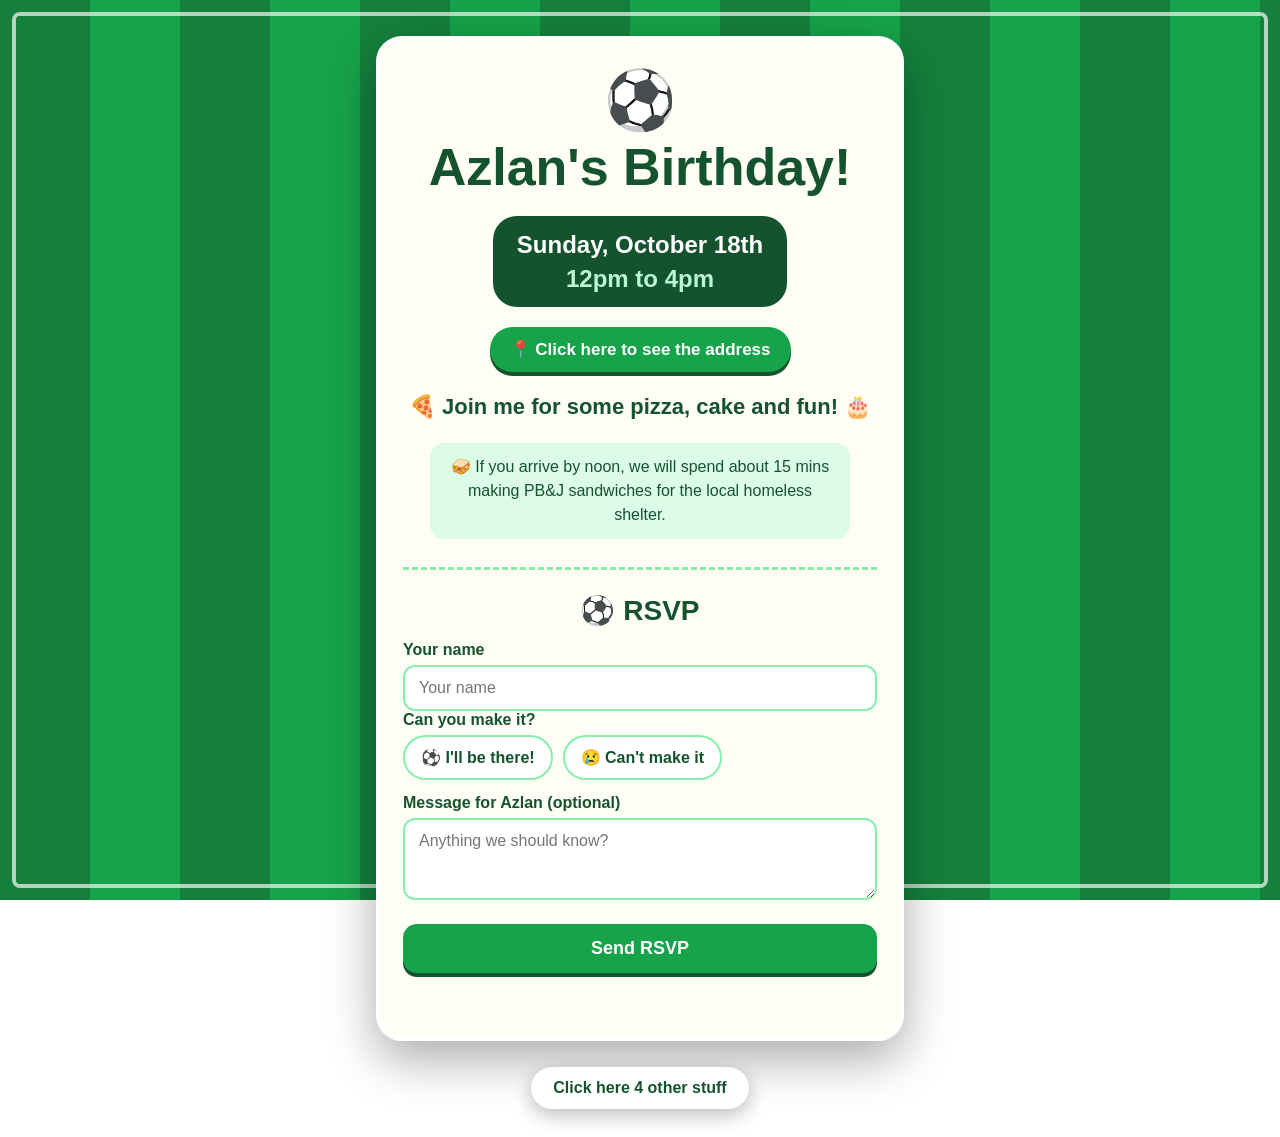
==== index.html @ 28e98ed9 "Update index.html undo 'otherstuff' change (index.html mix up)" ====
<!DOCTYPE html>
<html lang="en">
<head>
  <meta charset="UTF-8">
  <meta name="viewport" content="width=device-width, initial-scale=1.0">
  <title>Azlan's Birthday!</title>
  <link rel="stylesheet" href="invite.css?v=6">
</head>
<body>

  <main class="wrap">
    <section class="invite">
      <div class="ball" aria-hidden="true">⚽</div>

      <h1>Azlan's Birthday!</h1>

      <p class="when">
        <span>Sunday, October 18th</span>
        <span class="time">12pm to 4pm</span>
      </p>

      <div class="where">
        <button id="addressBtn" class="address-btn" type="button">📍 Click here to see the address</button>

        <form id="addressForm" class="address-form" hidden>
          <label for="addressAnswer">What is our 5th grade teacher's first name?</label>
          <div class="address-row">
            <input id="addressAnswer" type="text" maxlength="40" autocomplete="off">
            <button class="address-check" type="submit">Check</button>
          </div>
          <p id="addressStatus" class="form-status" aria-live="polite"></p>
        </form>

        <p id="addressReveal" class="address-reveal" aria-live="polite" hidden></p>
      </div>

      <p class="tagline">🍕 Join me for some pizza, cake and fun! 🎂</p>
      <p class="note">🥪 If you arrive by noon, we will spend about 15 mins making PB&amp;J sandwiches for the local homeless shelter.</p>

      <div class="rsvp">
        <h2>⚽ RSVP</h2>

        <form id="rsvpForm" novalidate>
          <label for="rsvpName">Your name</label>
          <input id="rsvpName" type="text" maxlength="40" required
            placeholder="Your name" autocomplete="name">

          <fieldset class="choices">
            <legend>Can you make it?</legend>
            <label class="choice">
              <input type="radio" name="attending" value="yes" required>
              <span>⚽ I'll be there!</span>
            </label>
            <label class="choice">
              <input type="radio" name="attending" value="no">
              <span>😢 Can't make it</span>
            </label>
          </fieldset>

          <div id="guestsRow" hidden>
            <label for="rsvpGuests">How many people are coming (including you)?</label>
            <select id="rsvpGuests">
              <option>1</option><option>2</option><option>3</option>
              <option>4</option><option>5</option><option>6</option>
              <option>7</option><option>8</option><option>9</option>
              <option>10</option>
            </select>

            <label class="allergy" for="rsvpPeanut">
              <input id="rsvpPeanut" type="checkbox">
              <span>🥜 Allergic to peanuts (me or someone coming with me)</span>
            </label>
          </div>

          <label for="rsvpNote">Message for Azlan (optional)</label>
          <textarea id="rsvpNote" maxlength="200" rows="3"
            placeholder="Anything we should know?"></textarea>

          <!-- Spam trap: real people never see or fill this in -->
          <input id="rsvpWebsite" class="trap" type="text" tabindex="-1"
            autocomplete="off" aria-hidden="true">

          <button id="rsvpSubmit" class="rsvp-btn" type="submit">Send RSVP</button>
          <p id="rsvpStatus" class="form-status" aria-live="polite"></p>
        </form>
      </div>
    </section>

    <p class="more"><a href="game.html">Click here 4 other stuff</a></p>
  </main>

  <script src="config.js?v=1"></script>
  <script src="invite.js?v=3"></script>
</body>
</html>
---- invite.css ----
* {
  box-sizing: border-box;
}

/* ⚽ SOCCER PITCH BACKGROUND */
body {
  margin: 0;
  min-height: 100vh;
  font-family: "Trebuchet MS", Arial, sans-serif;
  color: #14532d;
  text-align: center;
  background: repeating-linear-gradient(
    90deg, #15803d 0 90px, #16a34a 90px 180px
  );
  background-attachment: fixed;
}

/* Touchline around the edge of the pitch */
body::before {
  content: "";
  position: fixed;
  inset: 12px;
  border: 4px solid #ffffffaa;
  border-radius: 8px;
  pointer-events: none;
}

/* Centre circle */
body::after {
  content: "";
  position: fixed;
  top: 50%;
  left: 50%;
  width: 300px;
  height: 300px;
  margin: -150px 0 0 -150px;
  border: 4px solid #ffffff55;
  border-radius: 50%;
  pointer-events: none;
}

.wrap {
  position: relative;
  z-index: 1;
  max-width: 560px;
  margin: 0 auto;
  padding: 36px 16px 28px;
}

/* 🎟️ INVITATION CARD */
.invite {
  padding: 30px 22px 28px;
  background: #fffef5;
  border: 5px solid #ffffff;
  border-radius: 26px;
  box-shadow: 0 18px 50px #00000055;
}

.ball {
  display: inline-block;
  font-size: 58px;
  line-height: 1;
  animation: kick 1.6s ease-in-out infinite;
}

@keyframes kick {
  0%, 100% { transform: translateY(0) rotate(0); }
  50% { transform: translateY(-16px) rotate(180deg); }
}

.invite h1 {
  margin: 10px 0 20px;
  font-size: clamp(34px, 9vw, 52px);
  line-height: 1.1;
  color: #14532d;
}

.when {
  display: inline-block;
  margin: 0;
  padding: 12px 24px;
  border-radius: 24px;
  background: #14532d;
  color: #ffffff;
  font-size: clamp(18px, 4.6vw, 24px);
  font-weight: bold;
  line-height: 1.4;
}

.when span {
  display: block;
}

.when .time {
  color: #bbf7d0;
}

.tagline {
  margin: 20px 0 0;
  font-size: clamp(18px, 4.6vw, 22px);
  font-weight: bold;
  line-height: 1.4;
}

.note {
  max-width: 420px;
  margin: 20px auto 0;
  padding: 12px 16px;
  border-radius: 14px;
  background: #dcfce7;
  font-size: 16px;
  line-height: 1.5;
}

.where {
  margin: 20px 0 0;
  font-size: clamp(18px, 4.6vw, 22px);
  font-weight: bold;
}

/* 📍 ADDRESS QUIZ */
.address-btn,
.address-check {
  padding: 12px 20px;
  border: none;
  border-radius: 999px;
  background: #16a34a;
  color: #ffffff;
  font-family: inherit;
  font-size: 17px;
  font-weight: bold;
  cursor: pointer;
  box-shadow: 0 4px 0 #14532d;
  transition: transform 0.1s ease, box-shadow 0.1s ease;
}

.address-btn:hover,
.address-check:hover {
  background: #15803d;
}

.address-btn:active,
.address-check:active {
  transform: translateY(3px);
  box-shadow: 0 1px 0 #14532d;
}

.address-btn:focus-visible,
.address-check:focus-visible {
  outline: 3px solid #facc15;
  outline-offset: 3px;
}

.address-form {
  max-width: 420px;
  margin: 0 auto;
}

.address-form label {
  display: block;
  margin-bottom: 8px;
  font-size: 18px;
}

.address-row {
  display: flex;
  gap: 10px;
}

.address-row input {
  flex: 1;
  min-width: 0;
  padding: 12px 14px;
  border: 2px solid #86efac;
  border-radius: 12px;
  background: #ffffff;
  color: #14532d;
  font-family: inherit;
  font-size: 16px;
}

.address-row input:focus-visible {
  outline: 3px solid #facc15;
  outline-offset: 2px;
}

.address-reveal {
  margin: 0;
  padding: 14px 16px;
  border-radius: 16px;
  background: #dcfce7;
  font-size: clamp(18px, 4.6vw, 21px);
  line-height: 1.5;
}

/* 📝 RSVP FORM */
.rsvp {
  margin-top: 28px;
  padding-top: 24px;
  border-top: 3px dashed #86efac;
  text-align: left;
}

.rsvp h2 {
  margin: 0 0 14px;
  text-align: center;
  font-size: 28px;
}

.rsvp label,
.rsvp legend {
  display: block;
  margin: 14px 0 6px;
  padding: 0;
  font-weight: bold;
}

.rsvp input[type="text"],
.rsvp select,
.rsvp textarea {
  width: 100%;
  padding: 12px 14px;
  border: 2px solid #86efac;
  border-radius: 12px;
  background: #ffffff;
  color: #14532d;
  font-family: inherit;
  font-size: 16px;
}

.rsvp textarea {
  resize: vertical;
}

.rsvp input:focus-visible,
.rsvp select:focus-visible,
.rsvp textarea:focus-visible {
  outline: 3px solid #facc15;
  outline-offset: 2px;
}

.choices {
  margin: 0;
  padding: 0;
  border: none;
  display: flex;
  flex-wrap: wrap;
  gap: 10px;
}

.choices legend {
  width: 100%;
}

.choice {
  position: relative;
  margin: 0 !important;
}

.choice input {
  position: absolute;
  opacity: 0;
  inset: 0;
}

.choice span {
  display: inline-block;
  padding: 11px 16px;
  border: 2px solid #86efac;
  border-radius: 999px;
  background: #ffffff;
  font-weight: bold;
  cursor: pointer;
  transition: background 0.15s ease, color 0.15s ease;
}

.choice input:checked + span {
  border-color: #14532d;
  background: #14532d;
  color: #ffffff;
}

.choice input:focus-visible + span {
  outline: 3px solid #facc15;
  outline-offset: 2px;
}

/* Hidden spam trap, kept out of sight but still in the page */
.trap {
  position: absolute;
  left: -9999px;
  width: 1px;
  height: 1px;
  opacity: 0;
}

.rsvp-btn {
  display: block;
  width: 100%;
  margin-top: 20px;
  padding: 14px;
  border: none;
  border-radius: 14px;
  background: #16a34a;
  color: #ffffff;
  font-family: inherit;
  font-size: 18px;
  font-weight: bold;
  cursor: pointer;
  box-shadow: 0 4px 0 #14532d;
  transition: transform 0.1s ease, box-shadow 0.1s ease;
}

.rsvp-btn:hover {
  background: #15803d;
}

.rsvp-btn:active {
  transform: translateY(3px);
  box-shadow: 0 1px 0 #14532d;
}

.rsvp-btn:disabled {
  opacity: 0.6;
  cursor: wait;
}

.rsvp-btn:focus-visible {
  outline: 3px solid #facc15;
  outline-offset: 3px;
}

.form-status {
  min-height: 1.4em;
  margin: 12px 0 0;
  text-align: center;
  font-weight: bold;
}

.form-status.error {
  color: #b91c1c;
}

.thanks {
  margin: 10px 0 0;
  text-align: center;
  font-size: 22px;
  font-weight: bold;
  line-height: 1.4;
}

.rsvp .allergy {
  display: flex;
  align-items: center;
  gap: 10px;
  margin-top: 16px;
  cursor: pointer;
}

.allergy input {
  flex: none;
  width: 22px;
  height: 22px;
  margin: 0;
  accent-color: #16a34a;
  cursor: pointer;
}

.allergy input:focus-visible {
  outline: 3px solid #facc15;
  outline-offset: 2px;
}

/* 🔗 LINK TO THE OTHER PAGE */
.more {
  margin: 26px 0 0;
}

.more a {
  display: inline-block;
  padding: 12px 22px;
  border-radius: 999px;
  background: #ffffff;
  color: #14532d;
  font-weight: bold;
  text-decoration: none;
  box-shadow: 0 6px 20px #00000044;
}

.more a:hover {
  background: #fef9c3;
  text-decoration: underline;
}

.more a:focus-visible {
  outline: 3px solid #facc15;
  outline-offset: 3px;
}

@media (max-width: 480px) {
  .invite {
    padding: 24px 16px;
  }

  body::after {
    width: 220px;
    height: 220px;
    margin: -110px 0 0 -110px;
  }
}

@media (prefers-reduced-motion: reduce) {
  .ball {
    animation: none;
  }

  .choice span,
  .rsvp-btn,
  .address-btn,
  .address-check {
    transition: none;
  }
}
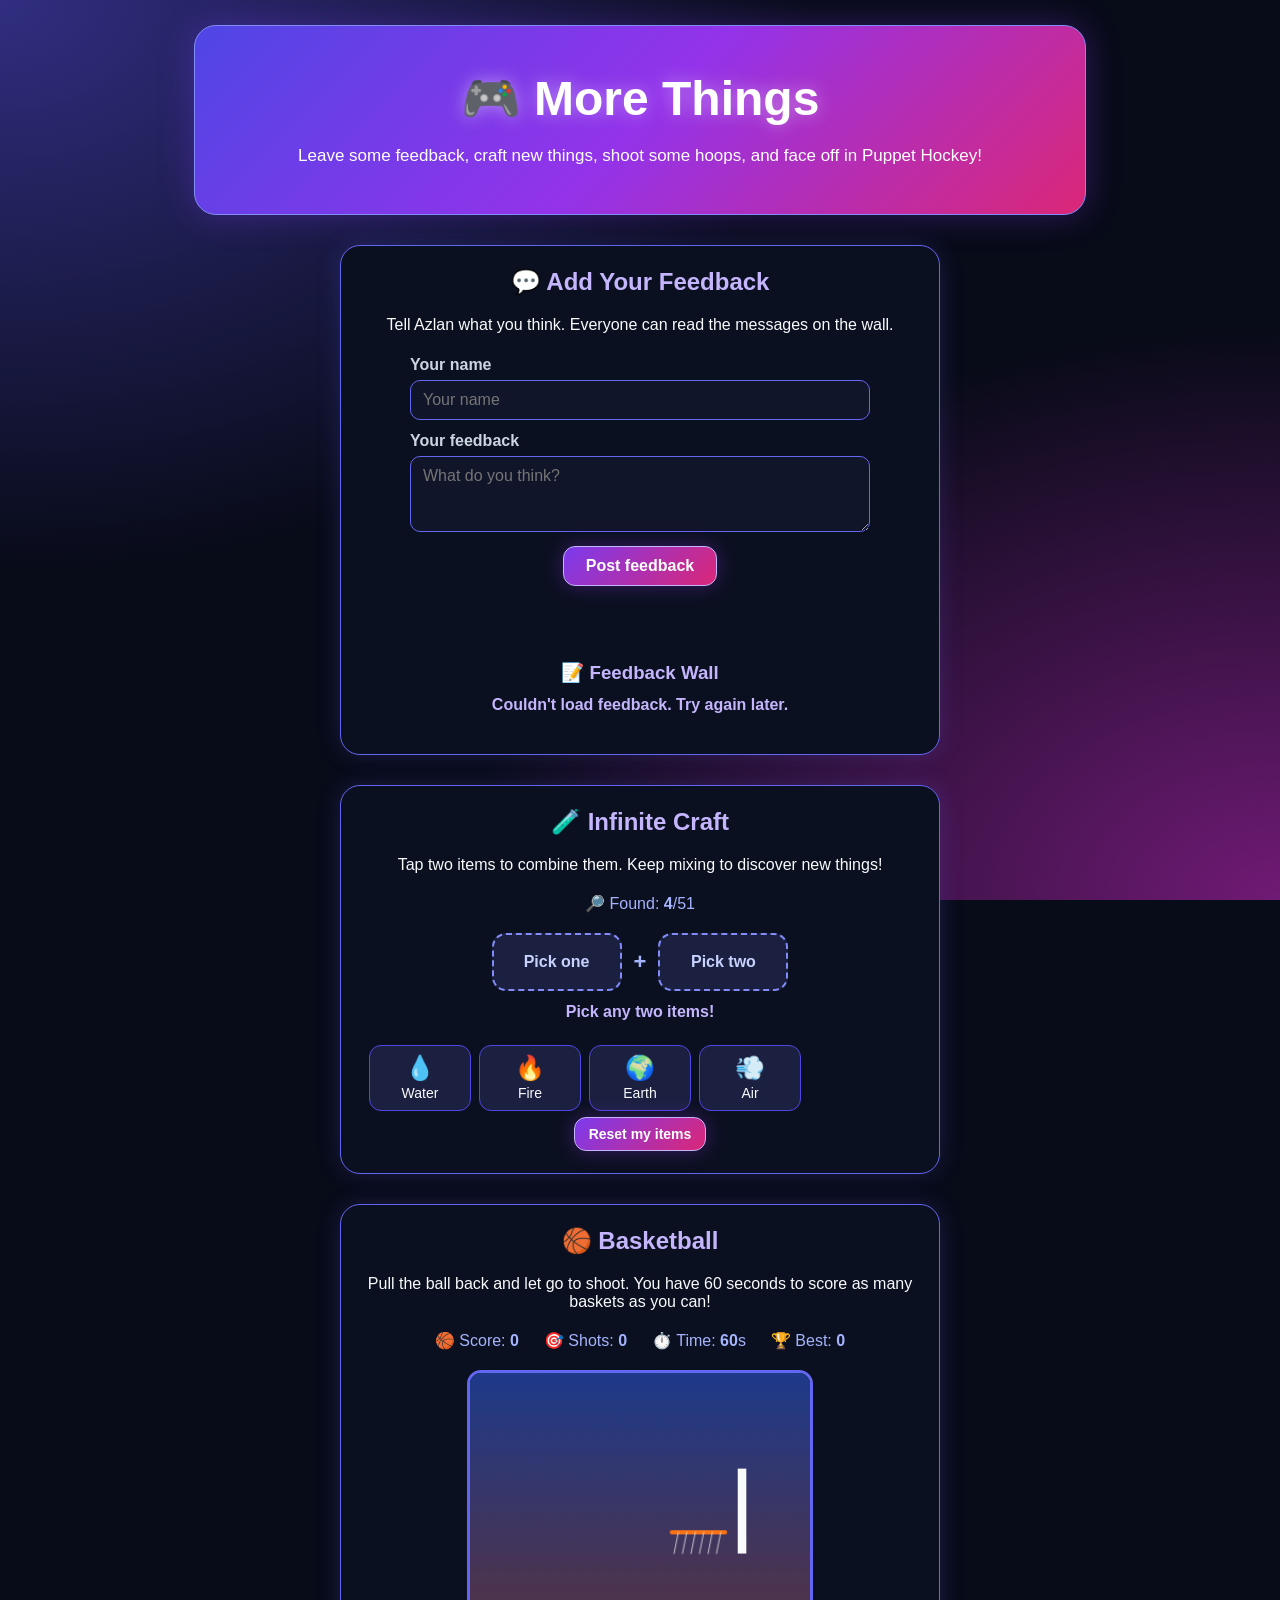
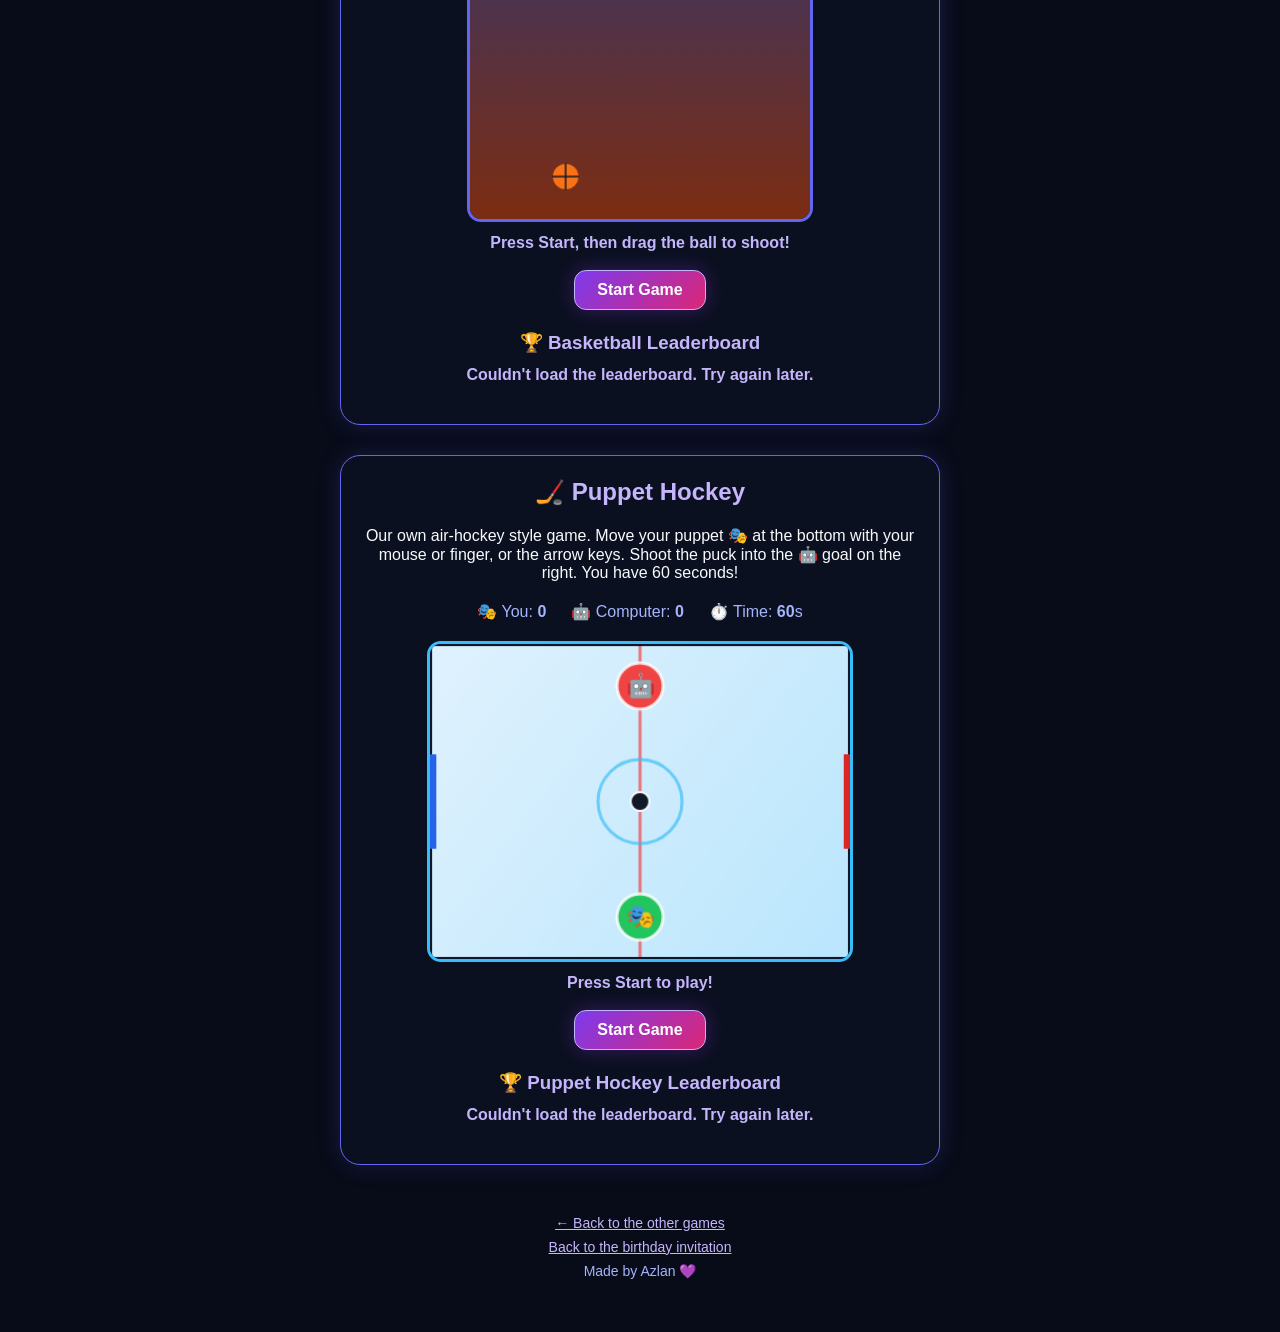
==== commit ec3855e0: "Add files via upload added more games in a new page and added feedback" ====
--- a/index.html
+++ b/index.html
@@ -3,93 +3,131 @@
 <head>
   <meta charset="UTF-8">
   <meta name="viewport" content="width=device-width, initial-scale=1.0">
-  <title>Azlan's Birthday!</title>
-  <link rel="stylesheet" href="invite.css?v=6">
+  <title>Azlan's More Things</title>
+  <link rel="stylesheet" href="../style.css?v=10">
+  <link rel="stylesheet" href="more.css?v=3">
 </head>
 <body>
 
-  <main class="wrap">
-    <section class="invite">
-      <div class="ball" aria-hidden="true">⚽</div>
+  <header>
+    <h1>🎮 More Things</h1>
+    <p>Leave some feedback, craft new things, shoot some hoops, and face off in Puppet Hockey!</p>
+  </header>
 
-      <h1>Azlan's Birthday!</h1>
+  <!-- 💬 FEEDBACK WALL -->
+  <section class="game-card">
+    <h2>💬 Add Your Feedback</h2>
+    <p>Tell Azlan what you think. Everyone can read the messages on the wall.</p>
 
-      <p class="when">
-        <span>Sunday, October 18th</span>
-        <span class="time">12pm to 4pm</span>
-      </p>
+    <form id="fbForm" class="fb-form">
+      <label for="fbName">Your name</label>
+      <input id="fbName" type="text" maxlength="30" placeholder="Your name" autocomplete="nickname">
 
-      <div class="where">
-        <button id="addressBtn" class="address-btn" type="button">📍 Click here to see the address</button>
+      <label for="fbMessage">Your feedback</label>
+      <textarea id="fbMessage" maxlength="300" rows="3" placeholder="What do you think?"></textarea>
 
-        <form id="addressForm" class="address-form" hidden>
-          <label for="addressAnswer">What is our 5th grade teacher's first name?</label>
-          <div class="address-row">
-            <input id="addressAnswer" type="text" maxlength="40" autocomplete="off">
-            <button class="address-check" type="submit">Check</button>
-          </div>
-          <p id="addressStatus" class="form-status" aria-live="polite"></p>
-        </form>
+      <button id="fbSubmit" type="submit">Post feedback</button>
+      <p id="fbStatus" class="more-message" aria-live="polite"></p>
+    </form>
 
-        <p id="addressReveal" class="address-reveal" aria-live="polite" hidden></p>
+    <h3>📝 Feedback Wall</h3>
+    <p id="fbEmpty" class="more-message">Loading…</p>
+    <ul id="fbList" class="fb-list"></ul>
+  </section>
+
+  <!-- 🧪 INFINITE CRAFT -->
+  <section class="game-card">
+    <h2>🧪 Infinite Craft</h2>
+    <p>Tap two items to combine them. Keep mixing to discover new things!</p>
+
+    <div class="game-stats">
+      <span>🔎 Found: <strong id="craftCount">0</strong>/<span id="craftTotal">0</span></span>
+    </div>
+
+    <div class="craft-slots">
+      <button id="craftA" type="button" class="craft-slot">Pick one</button>
+      <span class="craft-plus">+</span>
+      <button id="craftB" type="button" class="craft-slot">Pick two</button>
+    </div>
+
+    <p id="craftMsg" class="more-message" aria-live="polite">Pick any two items!</p>
+    <div id="craftPantry" class="craft-pantry" role="group" aria-label="Your items"></div>
+    <button id="craftReset" type="button" class="small-btn">Reset my items</button>
+  </section>
+
+  <!-- 🏀 BASKETBALL -->
+  <section class="game-card">
+    <h2>🏀 Basketball</h2>
+    <p>Pull the ball back and let go to shoot. You have 60 seconds to score as many baskets as you can!</p>
+
+    <div class="game-stats">
+      <span>🏀 Score: <strong id="bballScore">0</strong></span>
+      <span>🎯 Shots: <strong id="bballShots">0</strong></span>
+      <span>⏱️ Time: <strong id="bballTime">60</strong>s</span>
+      <span>🏆 Best: <strong id="bballBest">0</strong></span>
+    </div>
+
+    <canvas id="bballCanvas" class="more-canvas" width="320" height="420"
+      aria-label="Basketball. Drag the ball down and let go to shoot."></canvas>
+
+    <p id="bballMessage" class="more-message" aria-live="polite">Press Start, then drag the ball to shoot!</p>
+    <button id="bballStart" type="button">Start Game</button>
+
+    <form id="bbForm" class="fb-form" hidden>
+      <label for="bbName">You scored <span id="bbYouScore">0</span>! Enter your name for the leaderboard:</label>
+      <div class="inline-row">
+        <input id="bbName" type="text" maxlength="20" placeholder="Your name" autocomplete="nickname">
+        <button id="bbSubmit" type="submit">Save score</button>
       </div>
+      <p id="bbFormStatus" class="more-message" aria-live="polite"></p>
+    </form>
 
-      <p class="tagline">🍕 Join me for some pizza, cake and fun! 🎂</p>
-      <p class="note">🥪 If you arrive by noon, we will spend about 15 mins making PB&amp;J sandwiches for the local homeless shelter.</p>
+    <h3>🏆 Basketball Leaderboard</h3>
+    <p id="bbBoardStatus" class="more-message">Loading…</p>
+    <ol id="bbBoard" class="leader-list"></ol>
+  </section>
 
-      <div class="rsvp">
-        <h2>⚽ RSVP</h2>
+  <!-- 🏒 PUPPET HOCKEY -->
+  <section class="game-card">
+    <h2>🏒 Puppet Hockey</h2>
+    <p>Our own air-hockey style game. Move your puppet 🎭 at the bottom with your mouse or finger, or the arrow keys. Shoot the puck into the 🤖 goal on the right. You have 60 seconds!</p>
 
-        <form id="rsvpForm" novalidate>
-          <label for="rsvpName">Your name</label>
-          <input id="rsvpName" type="text" maxlength="40" required
-            placeholder="Your name" autocomplete="name">
+    <div class="game-stats">
+      <span>🎭 You: <strong id="hkYou">0</strong></span>
+      <span>🤖 Computer: <strong id="hkAi">0</strong></span>
+      <span>⏱️ Time: <strong id="hkTime">60</strong>s</span>
+    </div>
 
-          <fieldset class="choices">
-            <legend>Can you make it?</legend>
-            <label class="choice">
-              <input type="radio" name="attending" value="yes" required>
-              <span>⚽ I'll be there!</span>
-            </label>
-            <label class="choice">
-              <input type="radio" name="attending" value="no">
-              <span>😢 Can't make it</span>
-            </label>
-          </fieldset>
+    <canvas id="hockeyCanvas" class="more-canvas" width="400" height="300"
+      tabindex="0" aria-label="Puppet hockey. Move your puppet with the mouse, finger, or arrow keys to score."></canvas>
 
-          <div id="guestsRow" hidden>
-            <label for="rsvpGuests">How many people are coming (including you)?</label>
-            <select id="rsvpGuests">
-              <option>1</option><option>2</option><option>3</option>
-              <option>4</option><option>5</option><option>6</option>
-              <option>7</option><option>8</option><option>9</option>
-              <option>10</option>
-            </select>
+    <p id="hkMessage" class="more-message" aria-live="polite">Press Start to play!</p>
+    <button id="hkStart" type="button">Start Game</button>
 
-            <label class="allergy" for="rsvpPeanut">
-              <input id="rsvpPeanut" type="checkbox">
-              <span>🥜 Allergic to peanuts (me or someone coming with me)</span>
-            </label>
-          </div>
+    <form id="hkForm" class="fb-form" hidden>
+      <label for="hkName">You scored <span id="hkYouScore">0</span>! Enter your name for the leaderboard:</label>
+      <div class="inline-row">
+        <input id="hkName" type="text" maxlength="20" placeholder="Your name" autocomplete="nickname">
+        <button id="hkSubmit" type="submit">Save score</button>
+      </div>
+      <p id="hkFormStatus" class="more-message" aria-live="polite"></p>
+    </form>
 
-          <label for="rsvpNote">Message for Azlan (optional)</label>
-          <textarea id="rsvpNote" maxlength="200" rows="3"
-            placeholder="Anything we should know?"></textarea>
+    <h3>🏆 Puppet Hockey Leaderboard</h3>
+    <p id="hkBoardStatus" class="more-message">Loading…</p>
+    <ol id="hkBoard" class="leader-list"></ol>
+  </section>
 
-          <!-- Spam trap: real people never see or fill this in -->
-          <input id="rsvpWebsite" class="trap" type="text" tabindex="-1"
-            autocomplete="off" aria-hidden="true">
+  <footer>
+    <p><a href="../otherstuff/">← Back to the other games</a></p>
+    <p><a href="../">Back to the birthday invitation</a></p>
+    <p>Made by Azlan 💜</p>
+  </footer>
 
-          <button id="rsvpSubmit" class="rsvp-btn" type="submit">Send RSVP</button>
-          <p id="rsvpStatus" class="form-status" aria-live="polite"></p>
-        </form>
-      </div>
-    </section>
-
-    <p class="more"><a href="game.html">Click here 4 other stuff</a></p>
-  </main>
-
-  <script src="config.js?v=1"></script>
-  <script src="invite.js?v=3"></script>
+  <script src="../config.js?v=1"></script>
+  <script src="more.js?v=3"></script>
+  <script src="craft.js?v=1"></script>
+  <script src="basketball.js?v=2"></script>
+  <script src="hockey.js?v=1"></script>
 </body>
 </html>
--- a/style.css
+++ b/style.css
@@ -0,0 +1,738 @@
+/* 🌌 COOL DARK BACKGROUND */
+body {
+  margin: 0;
+  min-height: 100vh;
+  padding: 25px 16px;
+  box-sizing: border-box;
+  font-family: Arial, sans-serif;
+  text-align: center;
+  color: #f8fafc;
+  background:
+    radial-gradient(ellipse at top left, #312e81 0%, transparent 45%),
+    radial-gradient(ellipse at bottom right, #701a75 0%, transparent 45%),
+    #080b18;
+  background-attachment: fixed;
+}
+
+/* 🚀 GRADIENT HEADER */
+header {
+  max-width: 850px;
+  margin: 0 auto;
+  padding: 45px 20px;
+  color: white;
+  border: 1px solid #818cf8;
+  border-radius: 22px;
+  background: linear-gradient(135deg, #4f46e5, #9333ea, #db2777);
+  box-shadow: 0 0 35px #7c3aed55;
+  animation: slideIn 1s ease-out;
+}
+
+header h1 {
+  font-size: clamp(28px, 5vw, 48px);
+  margin: 0 0 15px;
+  text-shadow: 0 0 18px #ffffff66;
+}
+
+header p {
+  margin: 0;
+  font-size: 17px;
+  line-height: 1.6;
+}
+
+/* ✨ MAIN CONTENT CARD */
+main {
+  box-sizing: border-box;
+  width: 100%;
+  max-width: 600px;
+  margin: 30px auto;
+  padding: 35px 24px;
+  color: #e2e8f0;
+  background: #151a2c;
+  border: 1px solid #3730a3;
+  border-radius: 22px;
+  box-shadow: 0 15px 45px #00000055;
+  animation: fadeIn 0.8s ease-out;
+}
+
+main h2 {
+  margin-top: 0;
+  color: #c4b5fd;
+  font-size: 28px;
+}
+
+main p {
+  line-height: 1.8;
+}
+
+/* 💜 SUPER BUTTON */
+button {
+  padding: 15px 26px;
+  border: 1px solid #c4b5fd;
+  border-radius: 12px;
+  background: linear-gradient(135deg, #7c3aed, #db2777);
+  color: white;
+  font-size: 17px;
+  font-weight: bold;
+  cursor: pointer;
+  box-shadow: 0 0 20px #9333ea55;
+  transition: transform 0.2s ease, box-shadow 0.2s ease;
+}
+
+button:hover {
+  transform: scale(1.08);
+  box-shadow: 0 0 30px #c084fcaa;
+}
+
+button:active {
+  transform: scale(0.96);
+}
+
+button:focus-visible {
+  outline: 3px solid #fde68a;
+  outline-offset: 3px;
+}
+
+/* 🎉 BOUNCE ANIMATION */
+button.bounce {
+  animation: bounce 0.45s ease;
+}
+
+@keyframes bounce {
+  0%, 100% { transform: scale(1); }
+  35% { transform: scale(1.3); }
+  65% { transform: scale(0.9); }
+}
+
+/* 🌠 SMOOTH APPEARANCES */
+@keyframes slideIn {
+  from {
+    opacity: 0;
+    transform: translateY(-30px);
+  }
+  to {
+    opacity: 1;
+    transform: translateY(0);
+  }
+}
+
+@keyframes fadeIn {
+  from {
+    opacity: 0;
+    transform: translateY(20px);
+  }
+  to {
+    opacity: 1;
+    transform: translateY(0);
+  }
+}
+
+/* 👋 INTRO BOX */
+.azlan-box {
+  max-width: 500px;
+  margin: 25px auto;
+  padding: 25px;
+  text-align: center;
+  color: white;
+  background: linear-gradient(135deg, #4f46e5, #9333ea, #db2777);
+  border: 2px solid #c4b5fd;
+  border-radius: 20px;
+  box-shadow: 0 0 25px #9333eaaa;
+  transition: transform 0.3s ease, box-shadow 0.3s ease;
+}
+
+.azlan-box:hover {
+  transform: translateY(-5px);
+  box-shadow: 0 0 35px #c084fc;
+}
+
+.azlan-box h2 {
+  margin-top: 0;
+  color: white;
+}
+
+.azlan-box p {
+  margin-bottom: 0;
+  font-size: 18px;
+}
+
+/* 🎮 GAME CARD */
+.game-card {
+  margin: 30px auto;
+  padding: 22px;
+  box-sizing: border-box;
+  width: 100%;
+  max-width: 600px;
+  border: 1px solid #6366f1;
+  border-radius: 20px;
+  background: #0b1020;
+  color: #f8fafc;
+  box-shadow: 0 0 25px #6366f133;
+}
+
+.game-card h2 {
+  margin-top: 0;
+  color: #c4b5fd;
+  text-align: center;
+}
+
+.game-stats {
+  display: flex;
+  justify-content: center;
+  gap: 25px;
+  flex-wrap: wrap;
+  margin: 20px 0;
+  color: #a5b4fc;
+}
+
+/* ⭐ GAME PLAYING AREA */
+.game-arena {
+  position: relative;
+  height: 230px;
+  overflow: hidden;
+  box-sizing: border-box;
+  border: 1px solid #4f46e5;
+  border-radius: 14px;
+  background:
+    radial-gradient(circle at 20% 20%, #312e8155, transparent 40%),
+    #11152a;
+  display: flex;
+  flex-direction: column;
+  justify-content: center;
+  align-items: center;
+  gap: 12px;
+}
+
+#gameHint {
+  margin: 0;
+  color: #cbd5e1;
+  text-align: center;
+  padding: 0 8px;
+}
+
+#gameResult {
+  text-align: center;
+  color: #c4b5fd;
+  font-weight: bold;
+  overflow-wrap: anywhere;
+}
+
+/* 🍪 THE MOVING COOKIE */
+#starTarget.game-star {
+  position: absolute;
+  z-index: 2;
+  padding: 8px;
+  border: 1px solid #d6a15f;
+  border-radius: 50%;
+  background: #5b3a1e;
+  font-size: 27px;
+  line-height: 1.2;
+  box-shadow: 0 0 20px #f59e0baa;
+  cursor: pointer;
+  touch-action: manipulation;
+}
+
+#starTarget.game-star:hover {
+  background: #7a4e28;
+  box-shadow: 0 0 28px #f59e0b;
+}
+
+/* 😋 MUNCHING ANIMATION */
+.cookie-ghost {
+  position: absolute;
+  z-index: 3;
+  box-sizing: content-box;
+  padding: 8px;
+  border: 1px solid #d6a15f;
+  border-radius: 50%;
+  background: #5b3a1e;
+  font-size: 27px;
+  line-height: 1.2;
+  pointer-events: none;
+  animation: munch 0.5s ease-in forwards;
+}
+
+@keyframes munch {
+  0%   { transform: scale(1, 1) rotate(0); opacity: 1; }
+  15%  { transform: scale(1.25, 0.7) rotate(-8deg); }
+  30%  { transform: scale(0.85, 1.15) rotate(6deg); }
+  45%  { transform: scale(1.2, 0.75) rotate(-6deg); }
+  65%  { transform: scale(0.7, 0.8) rotate(4deg); opacity: 1; }
+  100% { transform: scale(0, 0) rotate(0); opacity: 0; }
+}
+
+.cookie-crumb {
+  position: absolute;
+  z-index: 3;
+  width: 6px;
+  height: 6px;
+  margin: -3px 0 0 -3px;
+  border-radius: 50%;
+  background: #c68642;
+  pointer-events: none;
+  animation: crumb 0.6s ease-out forwards;
+}
+
+@keyframes crumb {
+  from { transform: translate(0, 0) scale(1); opacity: 1; }
+  to   { transform: translate(var(--dx), var(--dy)) scale(0.4); opacity: 0; }
+}
+
+.cookie-nom {
+  position: absolute;
+  z-index: 4;
+  transform: translateX(-50%);
+  color: #fde68a;
+  font-size: 15px;
+  font-weight: bold;
+  pointer-events: none;
+  animation: nom 0.7s ease-out forwards;
+}
+
+@keyframes nom {
+  from { transform: translate(-50%, 0); opacity: 1; }
+  to   { transform: translate(-50%, -28px); opacity: 0; }
+}
+
+/* Keep hidden game pieces hidden even though buttons set display */
+#gameArena [hidden] {
+  display: none !important;
+}
+
+/* 🏅 LEADERBOARD */
+.score-form {
+  margin: 20px 0;
+  color: #cbd5e1;
+}
+
+.score-form-row {
+  display: flex;
+  justify-content: center;
+  gap: 10px;
+  flex-wrap: wrap;
+  margin-top: 10px;
+}
+
+.score-form input {
+  flex: 1 1 160px;
+  max-width: 260px;
+  padding: 12px 14px;
+  border: 1px solid #6366f1;
+  border-radius: 12px;
+  background: #11152a;
+  color: #f8fafc;
+  font-size: 16px;
+}
+
+.score-form input:focus-visible {
+  outline: 3px solid #fde68a;
+  outline-offset: 2px;
+}
+
+.score-form button {
+  padding: 12px 20px;
+  font-size: 16px;
+}
+
+.score-form button:disabled {
+  opacity: 0.6;
+  cursor: wait;
+}
+
+.leaderboard {
+  margin-top: 25px;
+  padding-top: 20px;
+  border-top: 1px solid #312e81;
+}
+
+.leaderboard h3 {
+  margin: 0 0 10px;
+  color: #c4b5fd;
+}
+
+.leaderboard-status {
+  margin: 0 0 10px;
+  color: #a5b4fc;
+  font-size: 14px;
+}
+
+.leaderboard ol {
+  max-width: 340px;
+  margin: 0 auto;
+  padding-left: 28px;
+  text-align: left;
+  color: #e2e8f0;
+}
+
+.leaderboard li {
+  padding: 6px 0;
+}
+
+.leaderboard li::marker {
+  color: #a5b4fc;
+  font-weight: bold;
+}
+
+.leaderboard li span {
+  display: inline-block;
+  max-width: 70%;
+  overflow-wrap: anywhere;
+  vertical-align: top;
+}
+
+.leaderboard li strong {
+  float: right;
+  color: #fde68a;
+}
+
+/* ⚽ SOCCER PENALTY SHOOTOUT */
+.soccer-note {
+  color: #a5b4fc;
+  font-size: 14px;
+}
+
+.soccer-record {
+  color: #a5b4fc;
+}
+
+.soccer-teams {
+  display: grid;
+  grid-template-columns: repeat(auto-fill, minmax(135px, 1fr));
+  gap: 10px;
+  margin-top: 14px;
+}
+
+/* Team buttons: undo the big purple button look */
+.soccer-card .team-btn {
+  display: flex;
+  flex-direction: column;
+  align-items: center;
+  gap: 8px;
+  padding: 14px 8px;
+  border: 1px solid #4f46e5;
+  border-radius: 14px;
+  background: #11152a;
+  box-shadow: none;
+  color: #f8fafc;
+  font-size: 15px;
+}
+
+.soccer-card .team-btn:hover {
+  transform: scale(1.04);
+  background: #1b2040;
+  box-shadow: 0 0 18px #6366f155;
+}
+
+.crest {
+  display: inline-block;
+  flex: none;
+  width: 22px;
+  height: 22px;
+  border: 2px solid #ffffffcc;
+  border-radius: 50%;
+}
+
+.crest.big {
+  width: 44px;
+  height: 44px;
+}
+
+.soccer-board {
+  margin: 14px auto 12px;
+  max-width: 480px;
+}
+
+.soccer-row {
+  display: flex;
+  align-items: center;
+  gap: 8px;
+  margin-bottom: 8px;
+  padding: 8px 10px;
+  border: 1px solid #312e81;
+  border-radius: 12px;
+  background: #11152a;
+  text-align: left;
+}
+
+.soccer-row.active {
+  border-color: #facc15;
+  box-shadow: 0 0 14px #facc1544;
+}
+
+.soccer-name {
+  flex: 1;
+  min-width: 0;
+  font-weight: bold;
+  font-size: 15px;
+  overflow-wrap: anywhere;
+}
+
+.soccer-dots {
+  font-size: 14px;
+  letter-spacing: 1px;
+  white-space: nowrap;
+}
+
+.soccer-score {
+  min-width: 1.4em;
+  color: #fde047;
+  font-size: 24px;
+  text-align: right;
+}
+
+.soccer-canvas {
+  display: block;
+  width: 100%;
+  max-width: 480px;
+  height: auto;
+  aspect-ratio: 4 / 3;
+  margin: 0 auto;
+  border: 3px solid #16a34a;
+  border-radius: 14px;
+  background: #15803d;
+  cursor: crosshair;
+  touch-action: manipulation;
+}
+
+.soccer-canvas:focus-visible {
+  outline: 3px solid #fde68a;
+  outline-offset: 3px;
+}
+
+.soccer-message {
+  min-height: 3em;
+  margin: 12px 0;
+  color: #c4b5fd;
+  font-weight: bold;
+}
+
+.soccer-actions {
+  display: flex;
+  justify-content: center;
+  flex-wrap: wrap;
+  gap: 10px;
+}
+
+.soccer-actions button {
+  padding: 10px 18px;
+  font-size: 15px;
+}
+
+@media (max-width: 480px) {
+  .soccer-dots {
+    font-size: 11px;
+    letter-spacing: 0;
+  }
+}
+
+/* ♟️ CHESS */
+.chess-controls {
+  display: flex;
+  justify-content: center;
+  align-items: center;
+  flex-wrap: wrap;
+  gap: 10px;
+  margin: 16px 0 8px;
+  color: #a5b4fc;
+}
+
+.chess-controls select {
+  margin-left: 6px;
+  padding: 10px 12px;
+  border: 1px solid #6366f1;
+  border-radius: 10px;
+  background: #11152a;
+  color: #f8fafc;
+  font-size: 15px;
+}
+
+.chess-controls button {
+  padding: 10px 16px;
+  font-size: 15px;
+}
+
+.chess-controls button:disabled {
+  opacity: 0.5;
+  cursor: not-allowed;
+}
+
+.chess-status {
+  min-height: 1.5em;
+  margin: 10px 0;
+  color: #c4b5fd;
+  font-weight: bold;
+}
+
+.chess-board {
+  display: grid;
+  grid-template-columns: repeat(8, 1fr);
+  width: 100%;
+  max-width: 440px;
+  margin: 12px auto 0;
+  border: 3px solid #6366f1;
+  border-radius: 10px;
+  overflow: hidden;
+  container-type: inline-size;
+}
+
+/* Squares are buttons, so undo the big purple button look from above */
+.chess-board .sq {
+  position: relative;
+  display: flex;
+  align-items: center;
+  justify-content: center;
+  aspect-ratio: 1;
+  padding: 0;
+  border: none;
+  border-radius: 0;
+  background-image: none;
+  box-shadow: none;
+  transition: none;
+  font-size: 32px;
+  font-size: 9.5cqw;
+  line-height: 1;
+  cursor: pointer;
+}
+
+.chess-board .sq:hover,
+.chess-board .sq:active {
+  transform: none;
+  box-shadow: none;
+}
+
+.chess-board .sq.light { background-color: #dfe3fb; }
+.chess-board .sq.dark { background-color: #7c83c9; }
+
+.chess-board .sq.last {
+  background-image: linear-gradient(#facc1559, #facc1559);
+}
+
+.chess-board .sq.check {
+  background-image: radial-gradient(circle, #ef4444f2 0%, #ef444400 72%);
+}
+
+.chess-board .sq.selected {
+  box-shadow: inset 0 0 0 4px #facc15;
+}
+
+.chess-board .sq.target::after {
+  content: "";
+  position: absolute;
+  width: 28%;
+  height: 28%;
+  border-radius: 50%;
+  background: #facc15cc;
+  pointer-events: none;
+}
+
+.chess-board .sq.target.capture::after {
+  width: 88%;
+  height: 88%;
+  background: transparent;
+  border: 4px solid #facc15e6;
+}
+
+.chess-board .sq:focus-visible {
+  outline: 3px solid #fde68a;
+  outline-offset: -3px;
+}
+
+.piece {
+  pointer-events: none;
+}
+
+.piece.w {
+  color: #ffffff;
+  text-shadow: 0 0 2px #1e1b4b, 0 0 3px #1e1b4b, 0 1px 1px #1e1b4b;
+}
+
+.piece.b {
+  color: #14102e;
+  text-shadow: 0 0 2px #ffffff55;
+}
+
+/* 🕴️ STICK MAN */
+.stickman {
+  --x: 12px;
+  --y: calc(100dvh - 72px);
+  position: fixed;
+  top: 0;
+  left: 0;
+  z-index: 10;
+  padding: 6px 8px;
+  border: none;
+  border-radius: 12px;
+  background: transparent;
+  box-shadow: none;
+  color: #e2e8f0;
+  line-height: 0;
+  transform: translate(var(--x), var(--y));
+  transition: transform 0.7s cubic-bezier(0.3, 1.3, 0.5, 1);
+}
+
+/* Override the global button hover/active so he doesn't jump out of his corner */
+.stickman:hover,
+.stickman:active {
+  transform: translate(var(--x), var(--y));
+  box-shadow: none;
+  color: #fde68a;
+}
+
+.stickman svg.hop {
+  animation: hop 0.7s ease-in-out;
+}
+
+/* Two bouncy hops with a little tilt while he runs to the next corner */
+@keyframes hop {
+  0%, 100% { transform: translateY(0) rotate(0); }
+  20% { transform: translateY(-18px) rotate(-12deg); }
+  40% { transform: translateY(0) rotate(8deg); }
+  60% { transform: translateY(-18px) rotate(12deg); }
+  80% { transform: translateY(0) rotate(-6deg); }
+}
+
+/* 📝 FOOTER */
+footer {
+  padding: 20px;
+  color: #a5b4fc;
+  font-size: 14px;
+}
+
+footer p {
+  margin: 0 0 8px;
+}
+
+footer a {
+  color: #c4b5fd;
+}
+
+/* 📱 SMALL SCREENS */
+@media (max-width: 480px) {
+  header {
+    padding: 32px 16px;
+  }
+
+  main {
+    padding: 28px 18px;
+  }
+
+  .game-card {
+    padding: 14px;
+  }
+
+  .game-stats {
+    gap: 12px;
+  }
+}
+
+/* ♿ Respect reduced-motion settings */
+@media (prefers-reduced-motion: reduce) {
+  header, main {
+    animation: none;
+  }
+
+  button,
+  .azlan-box {
+    transition: none;
+  }
+
+}
--- a/more.css
+++ b/more.css
@@ -0,0 +1,244 @@
+.more-message {
+  min-height: 1.5em;
+  margin: 12px 0;
+  color: #c4b5fd;
+  font-weight: bold;
+}
+
+.game-card > button,
+.fb-form button,
+.inline-row button {
+  padding: 10px 22px;
+  font-size: 16px;
+}
+
+.small-btn {
+  padding: 8px 14px !important;
+  font-size: 14px !important;
+}
+
+h3 {
+  color: #c4b5fd;
+  margin: 22px 0 8px;
+}
+
+/* Canvas games */
+.more-canvas {
+  display: block;
+  width: 100%;
+  max-width: 340px;
+  height: auto;
+  aspect-ratio: 320 / 420;
+  margin: 16px auto 0;
+  border: 3px solid #6366f1;
+  border-radius: 14px;
+  background: #11152a;
+  touch-action: none;
+  user-select: none;
+}
+
+#hockeyCanvas {
+  max-width: 420px;
+  aspect-ratio: 400 / 300;
+  border-color: #38bdf8;
+}
+
+/* 💬 FEEDBACK */
+.fb-form {
+  display: flex;
+  flex-direction: column;
+  gap: 6px;
+  max-width: 460px;
+  margin: 14px auto 0;
+  text-align: left;
+}
+
+.fb-form label {
+  font-weight: bold;
+  color: #cbd5e1;
+  margin-top: 6px;
+}
+
+.fb-form input,
+.fb-form textarea {
+  padding: 10px 12px;
+  border: 1px solid #6366f1;
+  border-radius: 10px;
+  background: #11152a;
+  color: #f8fafc;
+  font-family: inherit;
+  font-size: 16px;
+}
+
+.fb-form button {
+  align-self: center;
+  margin-top: 8px;
+}
+
+.fb-list {
+  list-style: none;
+  padding: 0;
+  max-width: 460px;
+  margin: 0 auto;
+  text-align: left;
+}
+
+.fb-list li {
+  margin-bottom: 10px;
+  padding: 12px 14px;
+  border: 1px solid #312e81;
+  border-radius: 12px;
+  background: #11152a;
+  overflow-wrap: anywhere;
+}
+
+.fb-list li p {
+  margin: 4px 0 0;
+  color: #e2e8f0;
+}
+
+.fb-list li strong {
+  color: #fde047;
+}
+
+/* 🧪 INFINITE CRAFT */
+.craft-slots {
+  display: flex;
+  justify-content: center;
+  align-items: center;
+  gap: 12px;
+  margin: 16px 0 4px;
+  font-size: 22px;
+}
+
+.game-card .craft-slot {
+  min-width: 130px;
+  min-height: 58px;
+  padding: 10px 14px;
+  border: 2px dashed #818cf8;
+  border-radius: 14px;
+  background: #1b2040;
+  box-shadow: none;
+  font-size: 16px;
+  color: #c7d2fe;
+}
+
+.game-card .craft-slot:hover {
+  transform: none;
+  box-shadow: none;
+  background: #262d5a;
+}
+
+.craft-plus {
+  color: #a5b4fc;
+  font-weight: bold;
+}
+
+.craft-pantry {
+  display: grid;
+  grid-template-columns: repeat(auto-fill, minmax(92px, 1fr));
+  gap: 8px;
+  max-height: 260px;
+  overflow-y: auto;
+  padding: 6px;
+  margin-top: 8px;
+  border-radius: 14px;
+  background: #0b1020;
+}
+
+.game-card .pantry-item {
+  padding: 8px 6px;
+  border: 1px solid #4f46e5;
+  border-radius: 12px;
+  background: #1b2040;
+  box-shadow: none;
+  color: #f8fafc;
+  font-size: 14px;
+  line-height: 1.2;
+  font-weight: normal;
+}
+
+.game-card .pantry-item:hover {
+  transform: none;
+  box-shadow: none;
+  background: #262d5a;
+}
+
+.game-card .pantry-item.selected {
+  border-color: #facc15;
+  background: #3f3a1a;
+}
+
+.pantry-icon {
+  display: block;
+  font-size: 24px;
+}
+
+.pantry-name {
+  display: block;
+  margin-top: 2px;
+  overflow-wrap: anywhere;
+}
+
+.game-card .pantry-item.new {
+  animation: newItem 0.6s ease;
+}
+
+@keyframes newItem {
+  0% { transform: scale(0.6); }
+  60% { transform: scale(1.15); }
+  100% { transform: scale(1); }
+}
+
+/* 🏆 LEADERBOARD */
+.inline-row {
+  display: flex;
+  gap: 8px;
+  flex-wrap: wrap;
+  justify-content: center;
+}
+
+.inline-row input {
+  flex: 1 1 160px;
+  max-width: 260px;
+  padding: 10px 12px;
+  border: 1px solid #6366f1;
+  border-radius: 10px;
+  background: #11152a;
+  color: #f8fafc;
+  font-size: 16px;
+}
+
+.leader-list {
+  max-width: 340px;
+  margin: 0 auto;
+  padding-left: 28px;
+  text-align: left;
+  color: #e2e8f0;
+}
+
+.leader-list li {
+  padding: 5px 0;
+}
+
+.leader-list li span {
+  display: inline-block;
+  max-width: 70%;
+  overflow-wrap: anywhere;
+  vertical-align: top;
+}
+
+.leader-list li strong {
+  float: right;
+  color: #fde047;
+}
+
+[hidden] {
+  display: none !important;
+}
+
+@media (max-width: 480px) {
+  .craft-slot {
+    min-width: 100px !important;
+  }
+}
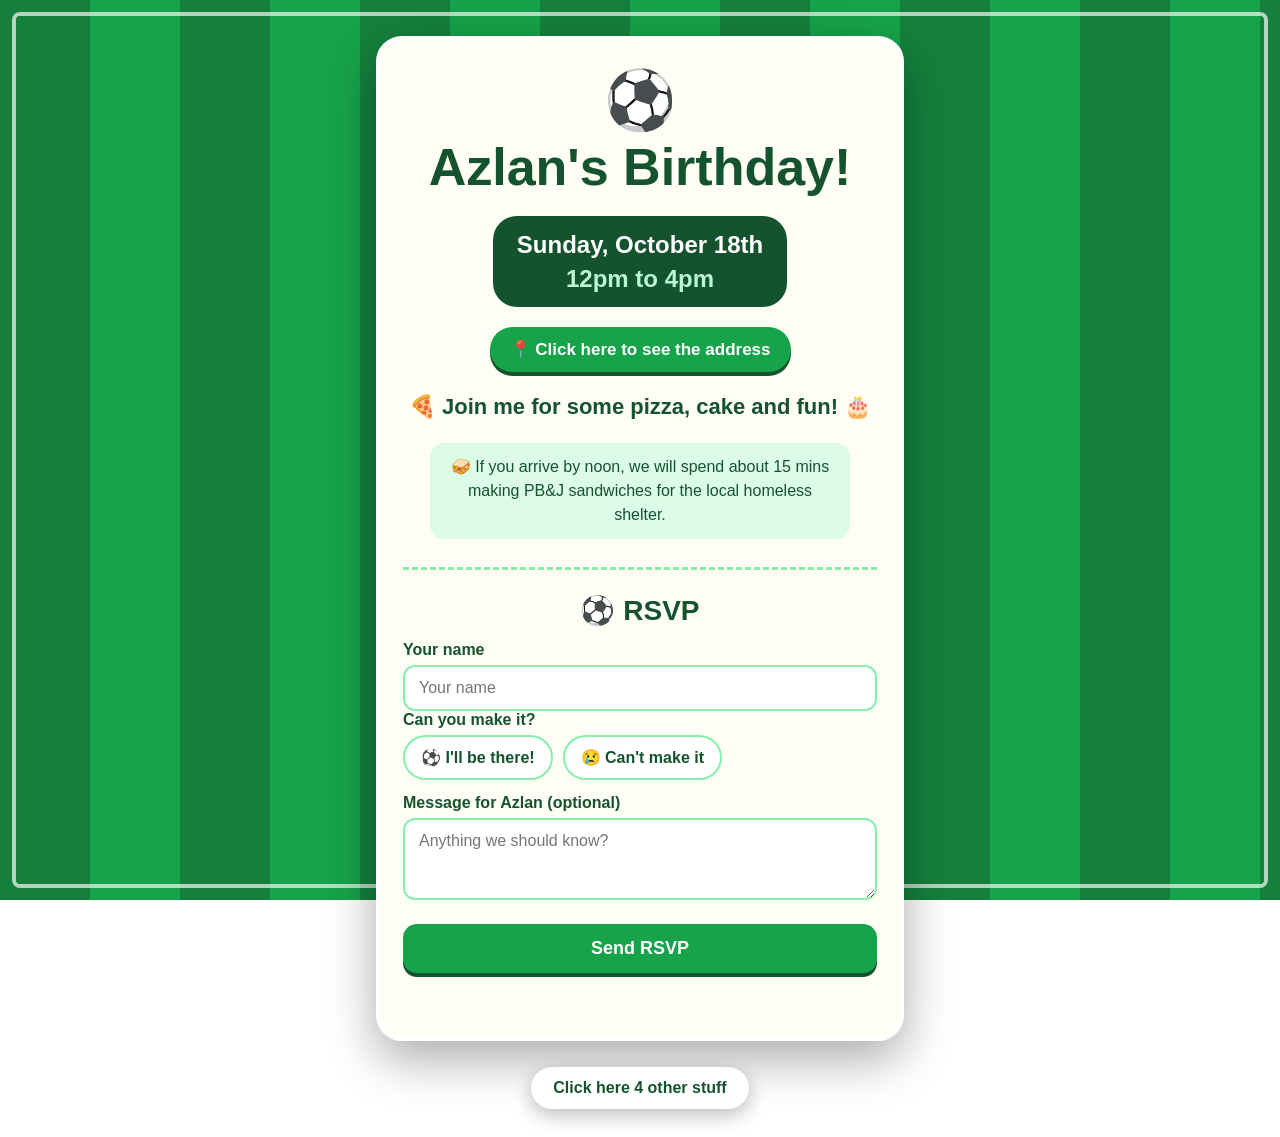
==== commit 468042ed: "Add files via upload" ====
--- a/index.html
+++ b/index.html
@@ -3,131 +3,93 @@
 <head>
   <meta charset="UTF-8">
   <meta name="viewport" content="width=device-width, initial-scale=1.0">
-  <title>Azlan's More Things</title>
-  <link rel="stylesheet" href="../style.css?v=10">
-  <link rel="stylesheet" href="more.css?v=3">
+  <title>Azlan's Birthday!</title>
+  <link rel="stylesheet" href="invite.css?v=6">
 </head>
 <body>
 
-  <header>
-    <h1>🎮 More Things</h1>
-    <p>Leave some feedback, craft new things, shoot some hoops, and face off in Puppet Hockey!</p>
-  </header>
+  <main class="wrap">
+    <section class="invite">
+      <div class="ball" aria-hidden="true">⚽</div>
 
-  <!-- 💬 FEEDBACK WALL -->
-  <section class="game-card">
-    <h2>💬 Add Your Feedback</h2>
-    <p>Tell Azlan what you think. Everyone can read the messages on the wall.</p>
+      <h1>Azlan's Birthday!</h1>
 
-    <form id="fbForm" class="fb-form">
-      <label for="fbName">Your name</label>
-      <input id="fbName" type="text" maxlength="30" placeholder="Your name" autocomplete="nickname">
+      <p class="when">
+        <span>Sunday, October 18th</span>
+        <span class="time">12pm to 4pm</span>
+      </p>
 
-      <label for="fbMessage">Your feedback</label>
-      <textarea id="fbMessage" maxlength="300" rows="3" placeholder="What do you think?"></textarea>
+      <div class="where">
+        <button id="addressBtn" class="address-btn" type="button">📍 Click here to see the address</button>
 
-      <button id="fbSubmit" type="submit">Post feedback</button>
-      <p id="fbStatus" class="more-message" aria-live="polite"></p>
-    </form>
+        <form id="addressForm" class="address-form" hidden>
+          <label for="addressAnswer">What is our 5th grade teacher's first name?</label>
+          <div class="address-row">
+            <input id="addressAnswer" type="text" maxlength="40" autocomplete="off">
+            <button class="address-check" type="submit">Check</button>
+          </div>
+          <p id="addressStatus" class="form-status" aria-live="polite"></p>
+        </form>
 
-    <h3>📝 Feedback Wall</h3>
-    <p id="fbEmpty" class="more-message">Loading…</p>
-    <ul id="fbList" class="fb-list"></ul>
-  </section>
+        <p id="addressReveal" class="address-reveal" aria-live="polite" hidden></p>
+      </div>
 
-  <!-- 🧪 INFINITE CRAFT -->
-  <section class="game-card">
-    <h2>🧪 Infinite Craft</h2>
-    <p>Tap two items to combine them. Keep mixing to discover new things!</p>
+      <p class="tagline">🍕 Join me for some pizza, cake and fun! 🎂</p>
+      <p class="note">🥪 If you arrive by noon, we will spend about 15 mins making PB&amp;J sandwiches for the local homeless shelter.</p>
 
-    <div class="game-stats">
-      <span>🔎 Found: <strong id="craftCount">0</strong>/<span id="craftTotal">0</span></span>
-    </div>
+      <div class="rsvp">
+        <h2>⚽ RSVP</h2>
 
-    <div class="craft-slots">
-      <button id="craftA" type="button" class="craft-slot">Pick one</button>
-      <span class="craft-plus">+</span>
-      <button id="craftB" type="button" class="craft-slot">Pick two</button>
-    </div>
+        <form id="rsvpForm" novalidate>
+          <label for="rsvpName">Your name</label>
+          <input id="rsvpName" type="text" maxlength="40" required
+            placeholder="Your name" autocomplete="name">
 
-    <p id="craftMsg" class="more-message" aria-live="polite">Pick any two items!</p>
-    <div id="craftPantry" class="craft-pantry" role="group" aria-label="Your items"></div>
-    <button id="craftReset" type="button" class="small-btn">Reset my items</button>
-  </section>
+          <fieldset class="choices">
+            <legend>Can you make it?</legend>
+            <label class="choice">
+              <input type="radio" name="attending" value="yes" required>
+              <span>⚽ I'll be there!</span>
+            </label>
+            <label class="choice">
+              <input type="radio" name="attending" value="no">
+              <span>😢 Can't make it</span>
+            </label>
+          </fieldset>
 
-  <!-- 🏀 BASKETBALL -->
-  <section class="game-card">
-    <h2>🏀 Basketball</h2>
-    <p>Pull the ball back and let go to shoot. You have 60 seconds to score as many baskets as you can!</p>
+          <div id="guestsRow" hidden>
+            <label for="rsvpGuests">How many people are coming (including you)?</label>
+            <select id="rsvpGuests">
+              <option>1</option><option>2</option><option>3</option>
+              <option>4</option><option>5</option><option>6</option>
+              <option>7</option><option>8</option><option>9</option>
+              <option>10</option>
+            </select>
 
-    <div class="game-stats">
-      <span>🏀 Score: <strong id="bballScore">0</strong></span>
-      <span>🎯 Shots: <strong id="bballShots">0</strong></span>
-      <span>⏱️ Time: <strong id="bballTime">60</strong>s</span>
-      <span>🏆 Best: <strong id="bballBest">0</strong></span>
-    </div>
+            <label class="allergy" for="rsvpPeanut">
+              <input id="rsvpPeanut" type="checkbox">
+              <span>🥜 Allergic to peanuts (me or someone coming with me)</span>
+            </label>
+          </div>
 
-    <canvas id="bballCanvas" class="more-canvas" width="320" height="420"
-      aria-label="Basketball. Drag the ball down and let go to shoot."></canvas>
+          <label for="rsvpNote">Message for Azlan (optional)</label>
+          <textarea id="rsvpNote" maxlength="200" rows="3"
+            placeholder="Anything we should know?"></textarea>
 
-    <p id="bballMessage" class="more-message" aria-live="polite">Press Start, then drag the ball to shoot!</p>
-    <button id="bballStart" type="button">Start Game</button>
+          <!-- Spam trap: real people never see or fill this in -->
+          <input id="rsvpWebsite" class="trap" type="text" tabindex="-1"
+            autocomplete="off" aria-hidden="true">
 
-    <form id="bbForm" class="fb-form" hidden>
-      <label for="bbName">You scored <span id="bbYouScore">0</span>! Enter your name for the leaderboard:</label>
-      <div class="inline-row">
-        <input id="bbName" type="text" maxlength="20" placeholder="Your name" autocomplete="nickname">
-        <button id="bbSubmit" type="submit">Save score</button>
+          <button id="rsvpSubmit" class="rsvp-btn" type="submit">Send RSVP</button>
+          <p id="rsvpStatus" class="form-status" aria-live="polite"></p>
+        </form>
       </div>
-      <p id="bbFormStatus" class="more-message" aria-live="polite"></p>
-    </form>
+    </section>
 
-    <h3>🏆 Basketball Leaderboard</h3>
-    <p id="bbBoardStatus" class="more-message">Loading…</p>
-    <ol id="bbBoard" class="leader-list"></ol>
-  </section>
+    <p class="more"><a href="otherstuff/">Click here 4 other stuff</a></p>
+  </main>
 
-  <!-- 🏒 PUPPET HOCKEY -->
-  <section class="game-card">
-    <h2>🏒 Puppet Hockey</h2>
-    <p>Our own air-hockey style game. Move your puppet 🎭 at the bottom with your mouse or finger, or the arrow keys. Shoot the puck into the 🤖 goal on the right. You have 60 seconds!</p>
-
-    <div class="game-stats">
-      <span>🎭 You: <strong id="hkYou">0</strong></span>
-      <span>🤖 Computer: <strong id="hkAi">0</strong></span>
-      <span>⏱️ Time: <strong id="hkTime">60</strong>s</span>
-    </div>
-
-    <canvas id="hockeyCanvas" class="more-canvas" width="400" height="300"
-      tabindex="0" aria-label="Puppet hockey. Move your puppet with the mouse, finger, or arrow keys to score."></canvas>
-
-    <p id="hkMessage" class="more-message" aria-live="polite">Press Start to play!</p>
-    <button id="hkStart" type="button">Start Game</button>
-
-    <form id="hkForm" class="fb-form" hidden>
-      <label for="hkName">You scored <span id="hkYouScore">0</span>! Enter your name for the leaderboard:</label>
-      <div class="inline-row">
-        <input id="hkName" type="text" maxlength="20" placeholder="Your name" autocomplete="nickname">
-        <button id="hkSubmit" type="submit">Save score</button>
-      </div>
-      <p id="hkFormStatus" class="more-message" aria-live="polite"></p>
-    </form>
-
-    <h3>🏆 Puppet Hockey Leaderboard</h3>
-    <p id="hkBoardStatus" class="more-message">Loading…</p>
-    <ol id="hkBoard" class="leader-list"></ol>
-  </section>
-
-  <footer>
-    <p><a href="../otherstuff/">← Back to the other games</a></p>
-    <p><a href="../">Back to the birthday invitation</a></p>
-    <p>Made by Azlan 💜</p>
-  </footer>
-
-  <script src="../config.js?v=1"></script>
-  <script src="more.js?v=3"></script>
-  <script src="craft.js?v=1"></script>
-  <script src="basketball.js?v=2"></script>
-  <script src="hockey.js?v=1"></script>
+  <script src="config.js?v=1"></script>
+  <script src="invite.js?v=3"></script>
 </body>
 </html>
--- a/invite.css
+++ b/invite.css
@@ -0,0 +1,423 @@
+* {
+  box-sizing: border-box;
+}
+
+/* ⚽ SOCCER PITCH BACKGROUND */
+body {
+  margin: 0;
+  min-height: 100vh;
+  font-family: "Trebuchet MS", Arial, sans-serif;
+  color: #14532d;
+  text-align: center;
+  background: repeating-linear-gradient(
+    90deg, #15803d 0 90px, #16a34a 90px 180px
+  );
+  background-attachment: fixed;
+}
+
+/* Touchline around the edge of the pitch */
+body::before {
+  content: "";
+  position: fixed;
+  inset: 12px;
+  border: 4px solid #ffffffaa;
+  border-radius: 8px;
+  pointer-events: none;
+}
+
+/* Centre circle */
+body::after {
+  content: "";
+  position: fixed;
+  top: 50%;
+  left: 50%;
+  width: 300px;
+  height: 300px;
+  margin: -150px 0 0 -150px;
+  border: 4px solid #ffffff55;
+  border-radius: 50%;
+  pointer-events: none;
+}
+
+.wrap {
+  position: relative;
+  z-index: 1;
+  max-width: 560px;
+  margin: 0 auto;
+  padding: 36px 16px 28px;
+}
+
+/* 🎟️ INVITATION CARD */
+.invite {
+  padding: 30px 22px 28px;
+  background: #fffef5;
+  border: 5px solid #ffffff;
+  border-radius: 26px;
+  box-shadow: 0 18px 50px #00000055;
+}
+
+.ball {
+  display: inline-block;
+  font-size: 58px;
+  line-height: 1;
+  animation: kick 1.6s ease-in-out infinite;
+}
+
+@keyframes kick {
+  0%, 100% { transform: translateY(0) rotate(0); }
+  50% { transform: translateY(-16px) rotate(180deg); }
+}
+
+.invite h1 {
+  margin: 10px 0 20px;
+  font-size: clamp(34px, 9vw, 52px);
+  line-height: 1.1;
+  color: #14532d;
+}
+
+.when {
+  display: inline-block;
+  margin: 0;
+  padding: 12px 24px;
+  border-radius: 24px;
+  background: #14532d;
+  color: #ffffff;
+  font-size: clamp(18px, 4.6vw, 24px);
+  font-weight: bold;
+  line-height: 1.4;
+}
+
+.when span {
+  display: block;
+}
+
+.when .time {
+  color: #bbf7d0;
+}
+
+.tagline {
+  margin: 20px 0 0;
+  font-size: clamp(18px, 4.6vw, 22px);
+  font-weight: bold;
+  line-height: 1.4;
+}
+
+.note {
+  max-width: 420px;
+  margin: 20px auto 0;
+  padding: 12px 16px;
+  border-radius: 14px;
+  background: #dcfce7;
+  font-size: 16px;
+  line-height: 1.5;
+}
+
+.where {
+  margin: 20px 0 0;
+  font-size: clamp(18px, 4.6vw, 22px);
+  font-weight: bold;
+}
+
+/* 📍 ADDRESS QUIZ */
+.address-btn,
+.address-check {
+  padding: 12px 20px;
+  border: none;
+  border-radius: 999px;
+  background: #16a34a;
+  color: #ffffff;
+  font-family: inherit;
+  font-size: 17px;
+  font-weight: bold;
+  cursor: pointer;
+  box-shadow: 0 4px 0 #14532d;
+  transition: transform 0.1s ease, box-shadow 0.1s ease;
+}
+
+.address-btn:hover,
+.address-check:hover {
+  background: #15803d;
+}
+
+.address-btn:active,
+.address-check:active {
+  transform: translateY(3px);
+  box-shadow: 0 1px 0 #14532d;
+}
+
+.address-btn:focus-visible,
+.address-check:focus-visible {
+  outline: 3px solid #facc15;
+  outline-offset: 3px;
+}
+
+.address-form {
+  max-width: 420px;
+  margin: 0 auto;
+}
+
+.address-form label {
+  display: block;
+  margin-bottom: 8px;
+  font-size: 18px;
+}
+
+.address-row {
+  display: flex;
+  gap: 10px;
+}
+
+.address-row input {
+  flex: 1;
+  min-width: 0;
+  padding: 12px 14px;
+  border: 2px solid #86efac;
+  border-radius: 12px;
+  background: #ffffff;
+  color: #14532d;
+  font-family: inherit;
+  font-size: 16px;
+}
+
+.address-row input:focus-visible {
+  outline: 3px solid #facc15;
+  outline-offset: 2px;
+}
+
+.address-reveal {
+  margin: 0;
+  padding: 14px 16px;
+  border-radius: 16px;
+  background: #dcfce7;
+  font-size: clamp(18px, 4.6vw, 21px);
+  line-height: 1.5;
+}
+
+/* 📝 RSVP FORM */
+.rsvp {
+  margin-top: 28px;
+  padding-top: 24px;
+  border-top: 3px dashed #86efac;
+  text-align: left;
+}
+
+.rsvp h2 {
+  margin: 0 0 14px;
+  text-align: center;
+  font-size: 28px;
+}
+
+.rsvp label,
+.rsvp legend {
+  display: block;
+  margin: 14px 0 6px;
+  padding: 0;
+  font-weight: bold;
+}
+
+.rsvp input[type="text"],
+.rsvp select,
+.rsvp textarea {
+  width: 100%;
+  padding: 12px 14px;
+  border: 2px solid #86efac;
+  border-radius: 12px;
+  background: #ffffff;
+  color: #14532d;
+  font-family: inherit;
+  font-size: 16px;
+}
+
+.rsvp textarea {
+  resize: vertical;
+}
+
+.rsvp input:focus-visible,
+.rsvp select:focus-visible,
+.rsvp textarea:focus-visible {
+  outline: 3px solid #facc15;
+  outline-offset: 2px;
+}
+
+.choices {
+  margin: 0;
+  padding: 0;
+  border: none;
+  display: flex;
+  flex-wrap: wrap;
+  gap: 10px;
+}
+
+.choices legend {
+  width: 100%;
+}
+
+.choice {
+  position: relative;
+  margin: 0 !important;
+}
+
+.choice input {
+  position: absolute;
+  opacity: 0;
+  inset: 0;
+}
+
+.choice span {
+  display: inline-block;
+  padding: 11px 16px;
+  border: 2px solid #86efac;
+  border-radius: 999px;
+  background: #ffffff;
+  font-weight: bold;
+  cursor: pointer;
+  transition: background 0.15s ease, color 0.15s ease;
+}
+
+.choice input:checked + span {
+  border-color: #14532d;
+  background: #14532d;
+  color: #ffffff;
+}
+
+.choice input:focus-visible + span {
+  outline: 3px solid #facc15;
+  outline-offset: 2px;
+}
+
+/* Hidden spam trap, kept out of sight but still in the page */
+.trap {
+  position: absolute;
+  left: -9999px;
+  width: 1px;
+  height: 1px;
+  opacity: 0;
+}
+
+.rsvp-btn {
+  display: block;
+  width: 100%;
+  margin-top: 20px;
+  padding: 14px;
+  border: none;
+  border-radius: 14px;
+  background: #16a34a;
+  color: #ffffff;
+  font-family: inherit;
+  font-size: 18px;
+  font-weight: bold;
+  cursor: pointer;
+  box-shadow: 0 4px 0 #14532d;
+  transition: transform 0.1s ease, box-shadow 0.1s ease;
+}
+
+.rsvp-btn:hover {
+  background: #15803d;
+}
+
+.rsvp-btn:active {
+  transform: translateY(3px);
+  box-shadow: 0 1px 0 #14532d;
+}
+
+.rsvp-btn:disabled {
+  opacity: 0.6;
+  cursor: wait;
+}
+
+.rsvp-btn:focus-visible {
+  outline: 3px solid #facc15;
+  outline-offset: 3px;
+}
+
+.form-status {
+  min-height: 1.4em;
+  margin: 12px 0 0;
+  text-align: center;
+  font-weight: bold;
+}
+
+.form-status.error {
+  color: #b91c1c;
+}
+
+.thanks {
+  margin: 10px 0 0;
+  text-align: center;
+  font-size: 22px;
+  font-weight: bold;
+  line-height: 1.4;
+}
+
+.rsvp .allergy {
+  display: flex;
+  align-items: center;
+  gap: 10px;
+  margin-top: 16px;
+  cursor: pointer;
+}
+
+.allergy input {
+  flex: none;
+  width: 22px;
+  height: 22px;
+  margin: 0;
+  accent-color: #16a34a;
+  cursor: pointer;
+}
+
+.allergy input:focus-visible {
+  outline: 3px solid #facc15;
+  outline-offset: 2px;
+}
+
+/* 🔗 LINK TO THE OTHER PAGE */
+.more {
+  margin: 26px 0 0;
+}
+
+.more a {
+  display: inline-block;
+  padding: 12px 22px;
+  border-radius: 999px;
+  background: #ffffff;
+  color: #14532d;
+  font-weight: bold;
+  text-decoration: none;
+  box-shadow: 0 6px 20px #00000044;
+}
+
+.more a:hover {
+  background: #fef9c3;
+  text-decoration: underline;
+}
+
+.more a:focus-visible {
+  outline: 3px solid #facc15;
+  outline-offset: 3px;
+}
+
+@media (max-width: 480px) {
+  .invite {
+    padding: 24px 16px;
+  }
+
+  body::after {
+    width: 220px;
+    height: 220px;
+    margin: -110px 0 0 -110px;
+  }
+}
+
+@media (prefers-reduced-motion: reduce) {
+  .ball {
+    animation: none;
+  }
+
+  .choice span,
+  .rsvp-btn,
+  .address-btn,
+  .address-check {
+    transition: none;
+  }
+}
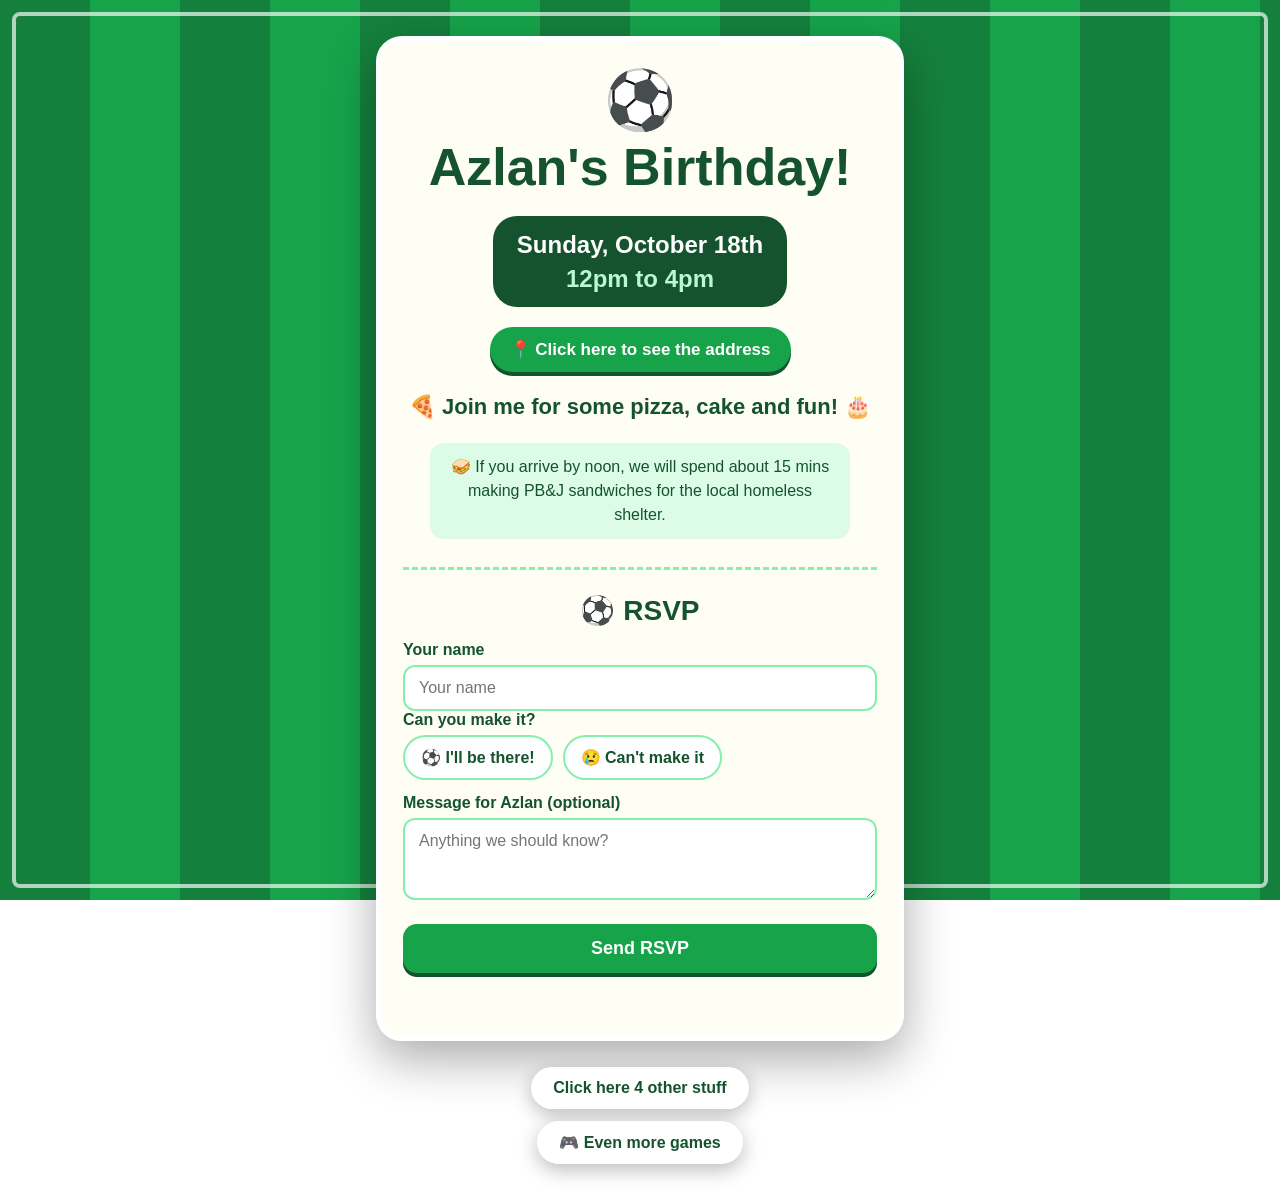
==== commit 4b858c59: "Add files via upload Re-added all files" ====
--- a/index.html
+++ b/index.html
@@ -4,7 +4,7 @@
   <meta charset="UTF-8">
   <meta name="viewport" content="width=device-width, initial-scale=1.0">
   <title>Azlan's Birthday!</title>
-  <link rel="stylesheet" href="invite.css?v=6">
+  <link rel="stylesheet" href="invite.css?v=7">
 </head>
 <body>
 
@@ -87,6 +87,7 @@
     </section>
 
     <p class="more"><a href="otherstuff/">Click here 4 other stuff</a></p>
+    <p class="more"><a href="morethings/">🎮 Even more games</a></p>
   </main>
 
   <script src="config.js?v=1"></script>
--- a/invite.css
+++ b/invite.css
@@ -376,6 +376,10 @@
   margin: 26px 0 0;
 }
 
+.more + .more {
+  margin-top: 12px;
+}
+
 .more a {
   display: inline-block;
   padding: 12px 22px;
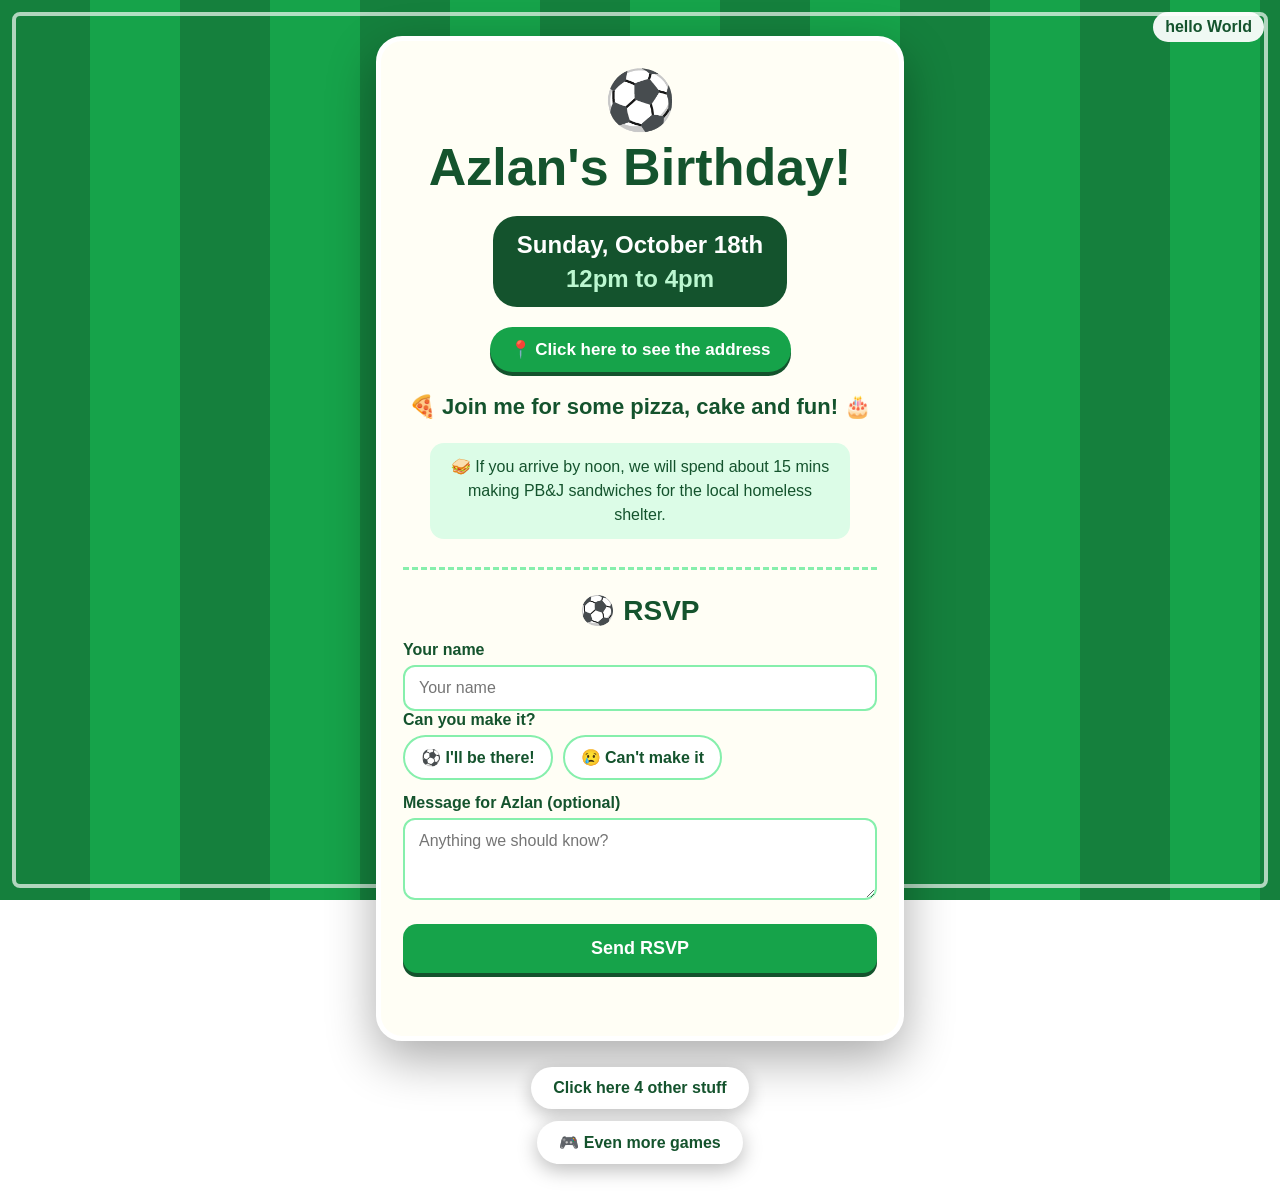
==== commit 241f2ba9: "Add test 'hello World' message to top right of home page Co-Authored-By: Claude Opus 5.5 <noreply@an" ====
--- a/index.html
+++ b/index.html
@@ -4,9 +4,10 @@
   <meta charset="UTF-8">
   <meta name="viewport" content="width=device-width, initial-scale=1.0">
   <title>Azlan's Birthday!</title>
-  <link rel="stylesheet" href="invite.css?v=7">
+  <link rel="stylesheet" href="invite.css?v=8">
 </head>
 <body>
+  <div class="hello-msg">hello World</div>
 
   <main class="wrap">
     <section class="invite">
--- a/invite.css
+++ b/invite.css
@@ -425,3 +425,16 @@
     transition: none;
   }
 }
+
+/* Test message, top right */
+.hello-msg {
+  position: fixed;
+  top: 12px;
+  right: 16px;
+  z-index: 10;
+  padding: 6px 12px;
+  border-radius: 999px;
+  background: #ffffffee;
+  color: #14532d;
+  font-weight: bold;
+}
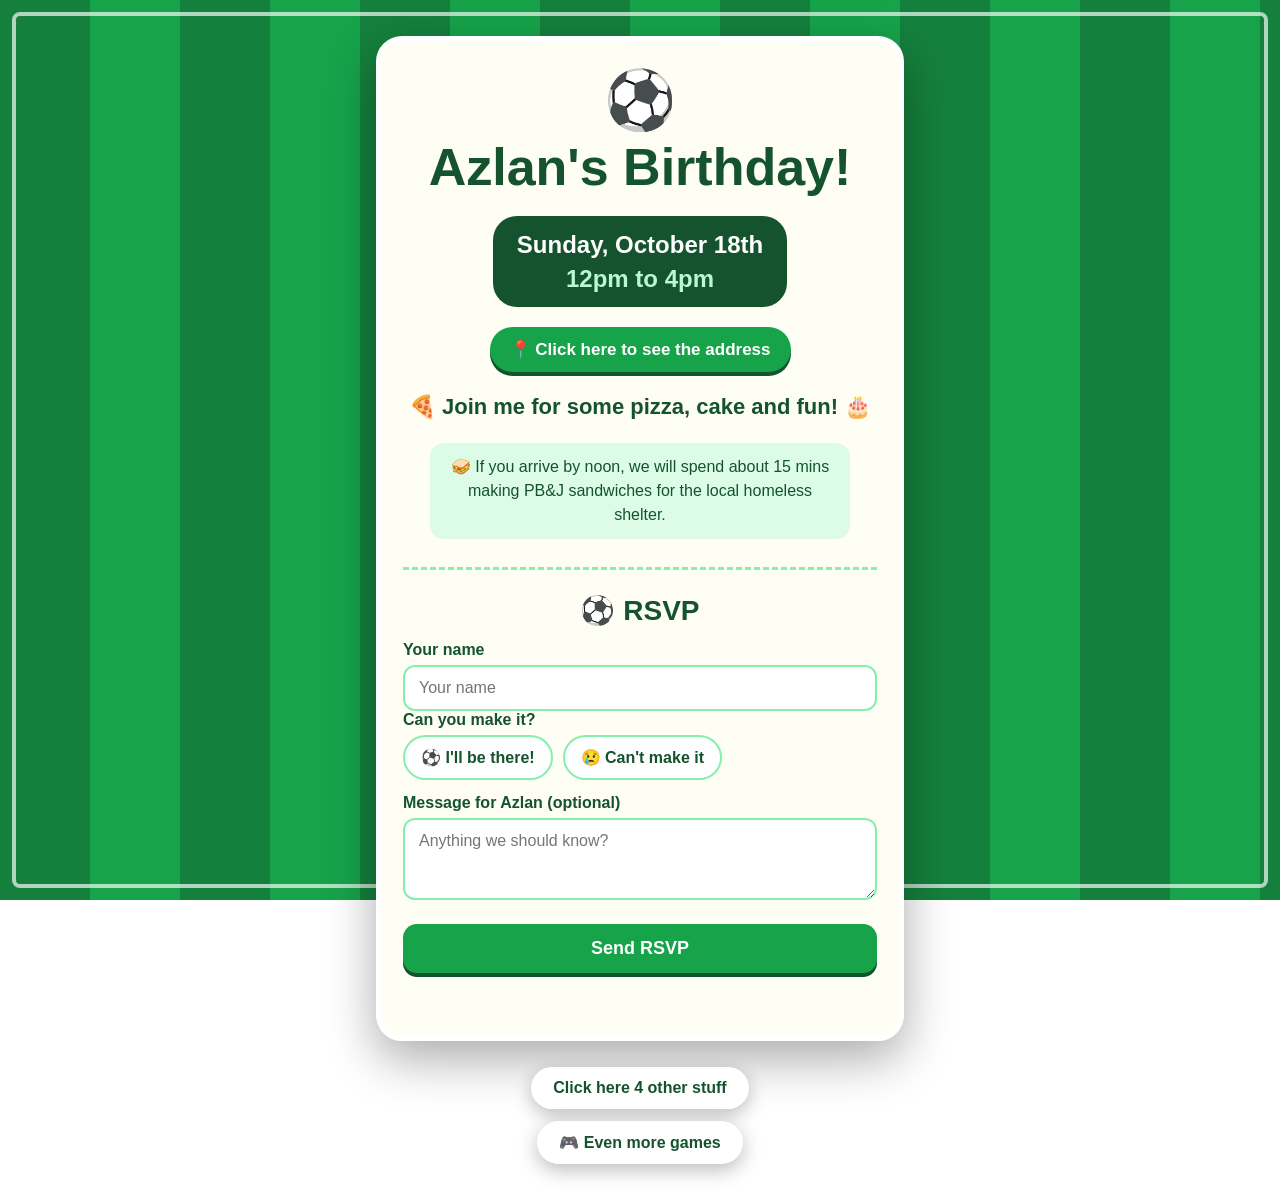
==== commit eef0298b: "Remove test message and add 139 Infinite Craft items Co-Authored-By: Claude Opus 5.5 <noreply@anthro" ====
--- a/index.html
+++ b/index.html
@@ -4,10 +4,9 @@
   <meta charset="UTF-8">
   <meta name="viewport" content="width=device-width, initial-scale=1.0">
   <title>Azlan's Birthday!</title>
-  <link rel="stylesheet" href="invite.css?v=8">
+  <link rel="stylesheet" href="invite.css?v=7">
 </head>
 <body>
-  <div class="hello-msg">hello World</div>
 
   <main class="wrap">
     <section class="invite">
--- a/invite.css
+++ b/invite.css
@@ -425,16 +425,3 @@
     transition: none;
   }
 }
-
-/* Test message, top right */
-.hello-msg {
-  position: fixed;
-  top: 12px;
-  right: 16px;
-  z-index: 10;
-  padding: 6px 12px;
-  border-radius: 999px;
-  background: #ffffffee;
-  color: #14532d;
-  font-weight: bold;
-}
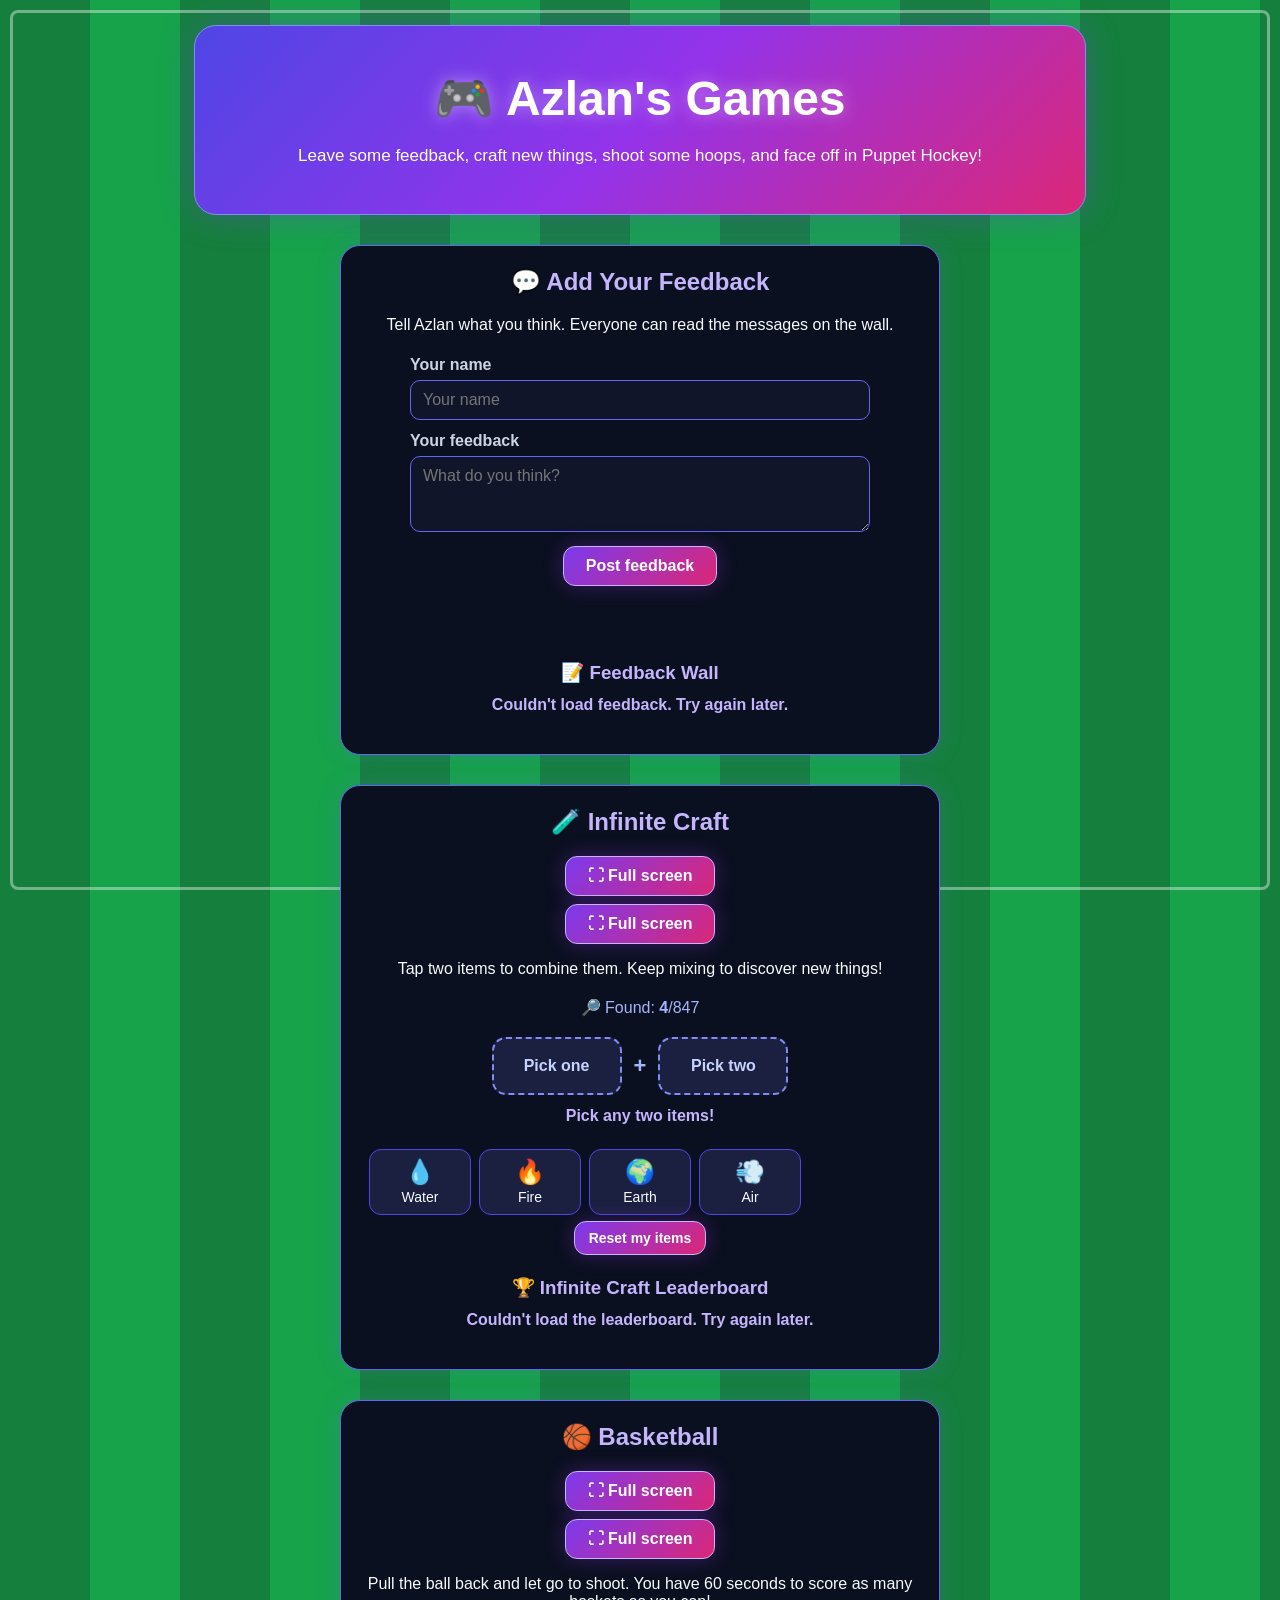
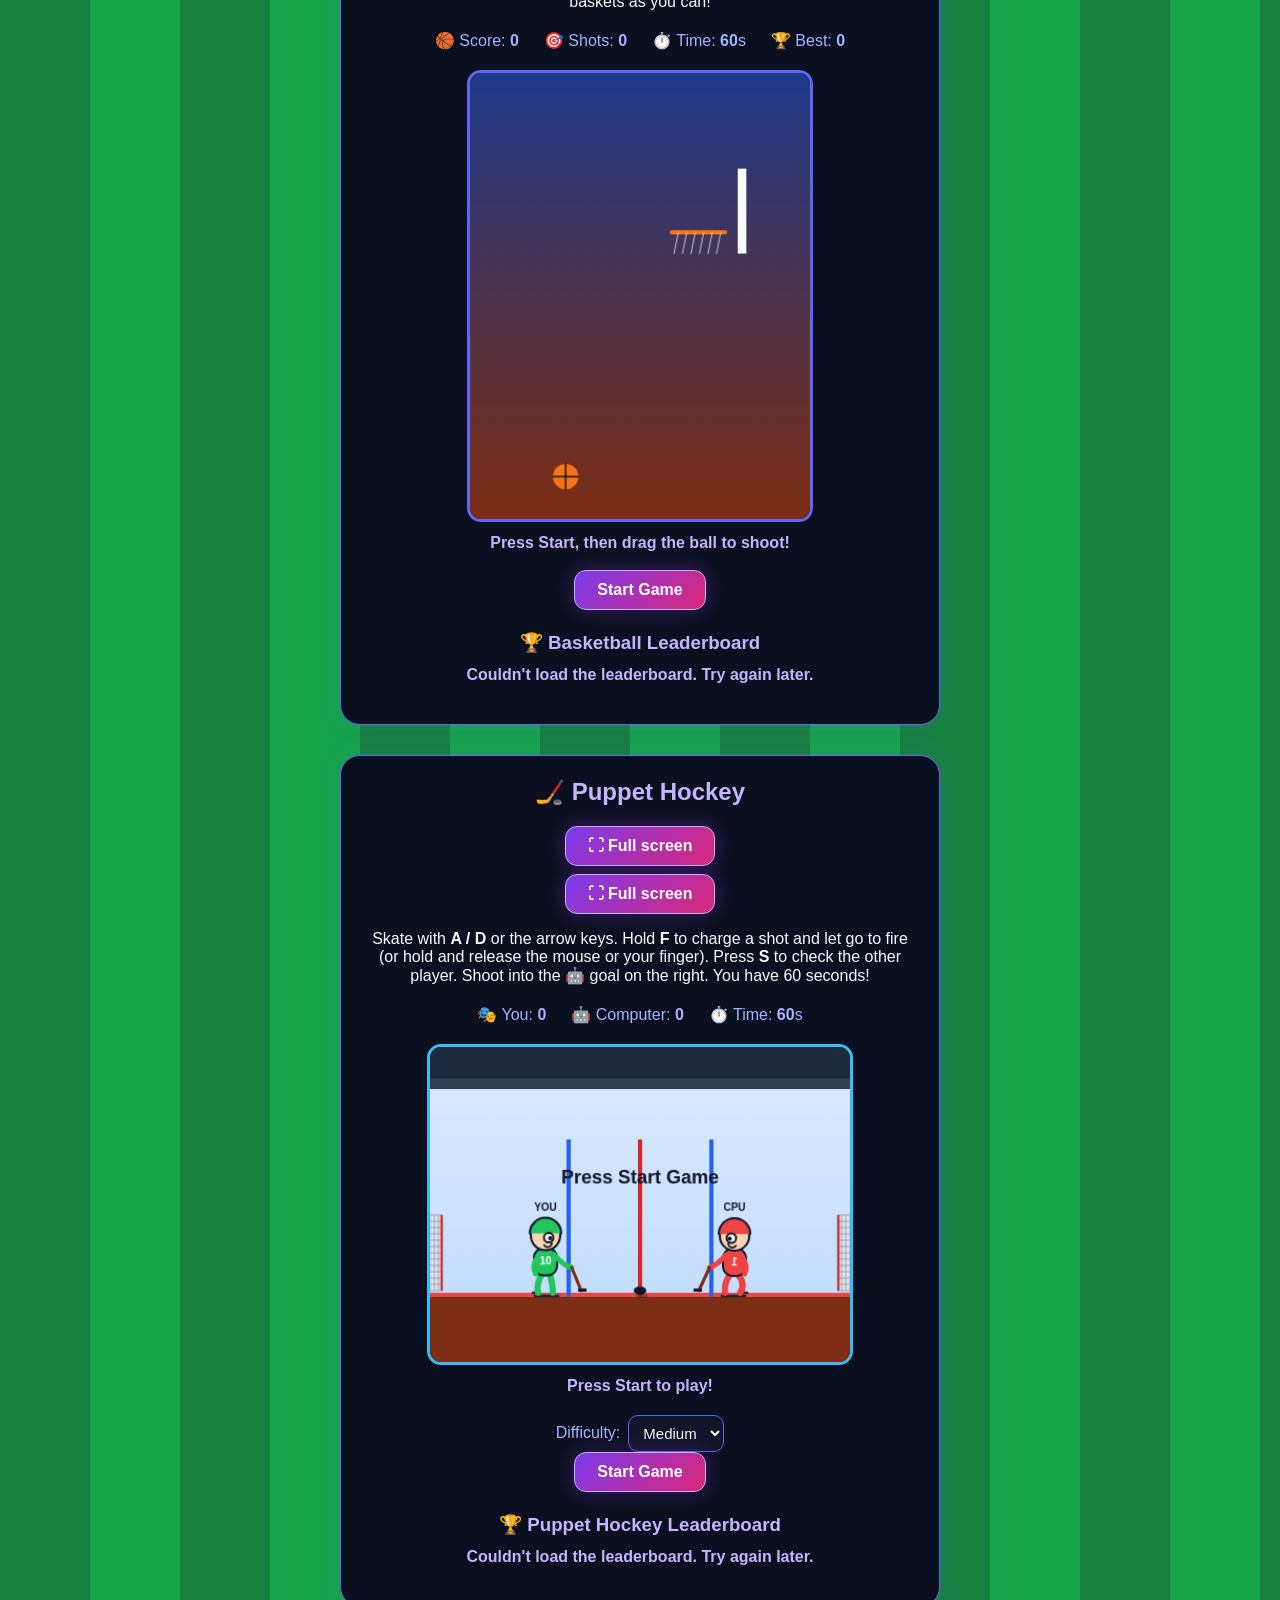
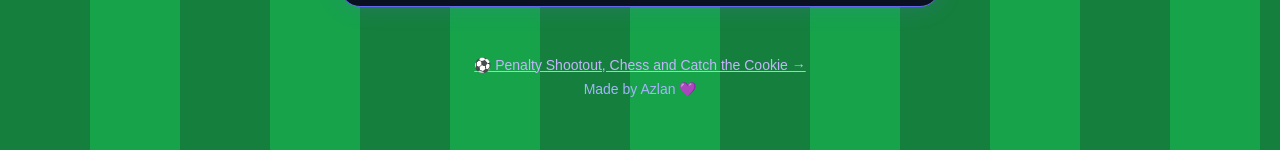
==== commit bef049ca: "Make games page the home page and add 140 Infinite Craft items Remove the birthday invitation, move " ====
--- a/index.html
+++ b/index.html
@@ -3,94 +3,157 @@
 <head>
   <meta charset="UTF-8">
   <meta name="viewport" content="width=device-width, initial-scale=1.0">
-  <title>Azlan's Birthday!</title>
-  <link rel="stylesheet" href="invite.css?v=7">
+  <title>Azlan's Games</title>
+  <link rel="stylesheet" href="style.css?v=10">
+  <link rel="stylesheet" href="pitch.css?v=1">
+  <link rel="stylesheet" href="morethings/more.css?v=5">
+  <link rel="stylesheet" href="fullscreen.css?v=1">
 </head>
 <body>
 
-  <main class="wrap">
-    <section class="invite">
-      <div class="ball" aria-hidden="true">⚽</div>
+  <header>
+    <h1>🎮 Azlan's Games</h1>
+    <p>Leave some feedback, craft new things, shoot some hoops, and face off in Puppet Hockey!</p>
+  </header>
 
-      <h1>Azlan's Birthday!</h1>
+  <!-- 💬 FEEDBACK WALL -->
+  <section class="game-card">
+    <h2>💬 Add Your Feedback</h2>
+    <p>Tell Azlan what you think. Everyone can read the messages on the wall.</p>
 
-      <p class="when">
-        <span>Sunday, October 18th</span>
-        <span class="time">12pm to 4pm</span>
-      </p>
+    <form id="fbForm" class="fb-form">
+      <label for="fbName">Your name</label>
+      <input id="fbName" type="text" maxlength="30" placeholder="Your name" autocomplete="nickname">
 
-      <div class="where">
-        <button id="addressBtn" class="address-btn" type="button">📍 Click here to see the address</button>
+      <label for="fbMessage">Your feedback</label>
+      <textarea id="fbMessage" maxlength="300" rows="3" placeholder="What do you think?"></textarea>
 
-        <form id="addressForm" class="address-form" hidden>
-          <label for="addressAnswer">What is our 5th grade teacher's first name?</label>
-          <div class="address-row">
-            <input id="addressAnswer" type="text" maxlength="40" autocomplete="off">
-            <button class="address-check" type="submit">Check</button>
-          </div>
-          <p id="addressStatus" class="form-status" aria-live="polite"></p>
-        </form>
+      <button id="fbSubmit" type="submit">Post feedback</button>
+      <p id="fbStatus" class="more-message" aria-live="polite"></p>
+    </form>
 
-        <p id="addressReveal" class="address-reveal" aria-live="polite" hidden></p>
+    <h3>📝 Feedback Wall</h3>
+    <p id="fbEmpty" class="more-message">Loading…</p>
+    <ul id="fbList" class="fb-list"></ul>
+  </section>
+
+  <!-- 🧪 INFINITE CRAFT -->
+  <section class="game-card">
+    <h2>🧪 Infinite Craft</h2>
+    <p>Tap two items to combine them. Keep mixing to discover new things!</p>
+
+    <div class="game-stats">
+      <span>🔎 Found: <strong id="craftCount">0</strong>/<span id="craftTotal">0</span></span>
+    </div>
+
+    <div class="craft-slots">
+      <button id="craftA" type="button" class="craft-slot">Pick one</button>
+      <span class="craft-plus">+</span>
+      <button id="craftB" type="button" class="craft-slot">Pick two</button>
+    </div>
+
+    <p id="craftMsg" class="more-message" aria-live="polite">Pick any two items!</p>
+    <div id="craftPantry" class="craft-pantry" role="group" aria-label="Your items"></div>
+    <button id="craftReset" type="button" class="small-btn">Reset my items</button>
+
+    <form id="crForm" class="fb-form" hidden>
+      <label for="crName">You've found <span id="crCount">0</span> items! Enter your first name and last initial (like Bob S.):</label>
+      <div class="inline-row">
+        <input id="crName" type="text" maxlength="20" placeholder="e.g. Bob S." autocomplete="off">
+        <button id="crSubmit" type="submit">Save score</button>
       </div>
+      <p id="crFormStatus" class="more-message" aria-live="polite"></p>
+    </form>
 
-      <p class="tagline">🍕 Join me for some pizza, cake and fun! 🎂</p>
-      <p class="note">🥪 If you arrive by noon, we will spend about 15 mins making PB&amp;J sandwiches for the local homeless shelter.</p>
+    <h3>🏆 Infinite Craft Leaderboard</h3>
+    <p id="crBoardStatus" class="more-message">Loading…</p>
+    <ol id="crBoard" class="leader-list"></ol>
 
-      <div class="rsvp">
-        <h2>⚽ RSVP</h2>
+  </section>
 
-        <form id="rsvpForm" novalidate>
-          <label for="rsvpName">Your name</label>
-          <input id="rsvpName" type="text" maxlength="40" required
-            placeholder="Your name" autocomplete="name">
+  <!-- 🏀 BASKETBALL -->
+  <section class="game-card">
+    <h2>🏀 Basketball</h2>
+    <p>Pull the ball back and let go to shoot. You have 60 seconds to score as many baskets as you can!</p>
 
-          <fieldset class="choices">
-            <legend>Can you make it?</legend>
-            <label class="choice">
-              <input type="radio" name="attending" value="yes" required>
-              <span>⚽ I'll be there!</span>
-            </label>
-            <label class="choice">
-              <input type="radio" name="attending" value="no">
-              <span>😢 Can't make it</span>
-            </label>
-          </fieldset>
+    <div class="game-stats">
+      <span>🏀 Score: <strong id="bballScore">0</strong></span>
+      <span>🎯 Shots: <strong id="bballShots">0</strong></span>
+      <span>⏱️ Time: <strong id="bballTime">60</strong>s</span>
+      <span>🏆 Best: <strong id="bballBest">0</strong></span>
+    </div>
 
-          <div id="guestsRow" hidden>
-            <label for="rsvpGuests">How many people are coming (including you)?</label>
-            <select id="rsvpGuests">
-              <option>1</option><option>2</option><option>3</option>
-              <option>4</option><option>5</option><option>6</option>
-              <option>7</option><option>8</option><option>9</option>
-              <option>10</option>
-            </select>
+    <canvas id="bballCanvas" class="more-canvas" width="320" height="420"
+      aria-label="Basketball. Drag the ball down and let go to shoot."></canvas>
 
-            <label class="allergy" for="rsvpPeanut">
-              <input id="rsvpPeanut" type="checkbox">
-              <span>🥜 Allergic to peanuts (me or someone coming with me)</span>
-            </label>
-          </div>
+    <p id="bballMessage" class="more-message" aria-live="polite">Press Start, then drag the ball to shoot!</p>
+    <button id="bballStart" type="button">Start Game</button>
 
-          <label for="rsvpNote">Message for Azlan (optional)</label>
-          <textarea id="rsvpNote" maxlength="200" rows="3"
-            placeholder="Anything we should know?"></textarea>
+    <form id="bbForm" class="fb-form" hidden>
+      <label for="bbName">You scored <span id="bbYouScore">0</span>! Enter your first name and last initial (like Bob S.):</label>
+      <div class="inline-row">
+        <input id="bbName" type="text" maxlength="20" placeholder="e.g. Bob S." autocomplete="off">
+        <button id="bbSubmit" type="submit">Save score</button>
+      </div>
+      <p id="bbFormStatus" class="more-message" aria-live="polite"></p>
+    </form>
 
-          <!-- Spam trap: real people never see or fill this in -->
-          <input id="rsvpWebsite" class="trap" type="text" tabindex="-1"
-            autocomplete="off" aria-hidden="true">
+    <h3>🏆 Basketball Leaderboard</h3>
+    <p id="bbBoardStatus" class="more-message">Loading…</p>
+    <ol id="bbBoard" class="leader-list"></ol>
+  </section>
 
-          <button id="rsvpSubmit" class="rsvp-btn" type="submit">Send RSVP</button>
-          <p id="rsvpStatus" class="form-status" aria-live="polite"></p>
-        </form>
+  <!-- 🏒 PUPPET HOCKEY -->
+  <section class="game-card">
+    <h2>🏒 Puppet Hockey</h2>
+    <p>Skate with <strong>A / D</strong> or the arrow keys. Hold <strong>F</strong> to charge a shot and let go to fire (or hold and release the mouse or your finger). Press <strong>S</strong> to check the other player. Shoot into the 🤖 goal on the right. You have 60 seconds!</p>
+
+    <div class="game-stats">
+      <span>🎭 You: <strong id="hkYou">0</strong></span>
+      <span>🤖 Computer: <strong id="hkAi">0</strong></span>
+      <span>⏱️ Time: <strong id="hkTime">60</strong>s</span>
+    </div>
+
+    <canvas id="hockeyCanvas" class="more-canvas" width="400" height="300"
+      tabindex="0" aria-label="Puppet hockey. Use A and D to skate, hold F to shoot, and S to check."></canvas>
+
+    <p id="hkMessage" class="more-message" aria-live="polite">Press Start to play!</p>
+    <div class="level-row">
+      <label for="hkLevel">Difficulty:</label>
+      <select id="hkLevel">
+        <option value="easy">Easy</option>
+        <option value="medium" selected>Medium</option>
+        <option value="hard">Hard</option>
+      </select>
+    </div>
+    <button id="hkStart" type="button">Start Game</button>
+
+    <form id="hkForm" class="fb-form" hidden>
+      <label for="hkName">You scored <span id="hkYouScore">0</span>! Enter your first name and last initial (like Bob S.):</label>
+      <div class="inline-row">
+        <input id="hkName" type="text" maxlength="20" placeholder="e.g. Bob S." autocomplete="off">
+        <button id="hkSubmit" type="submit">Save score</button>
       </div>
-    </section>
+      <p id="hkFormStatus" class="more-message" aria-live="polite"></p>
+    </form>
 
-    <p class="more"><a href="otherstuff/">Click here 4 other stuff</a></p>
-    <p class="more"><a href="morethings/">🎮 Even more games</a></p>
-  </main>
+    <h3>🏆 Puppet Hockey Leaderboard</h3>
+    <p id="hkBoardStatus" class="more-message">Loading…</p>
+    <ol id="hkBoard" class="leader-list"></ol>
+  </section>
+
+  <footer>
+    <p><a href="otherstuff/">⚽ Penalty Shootout, Chess and Catch the Cookie →</a></p>
+    <p>Made by Azlan 💜</p>
+  </footer>
 
   <script src="config.js?v=1"></script>
-  <script src="invite.js?v=3"></script>
+  <script src="fullscreen.js?v=1"></script>
+  <script src="board.js?v=1"></script>
+  <script src="fullscreen.js?v=1"></script>
+  <script src="morethings/more.js?v=4"></script>
+  <script src="morethings/craft.js?v=4"></script>
+  <script src="morethings/basketball.js?v=2"></script>
+  <script src="morethings/hockey.js?v=3"></script>
 </body>
 </html>
--- a/style.css
+++ b/style.css
@@ -0,0 +1,738 @@
+/* 🌌 COOL DARK BACKGROUND */
+body {
+  margin: 0;
+  min-height: 100vh;
+  padding: 25px 16px;
+  box-sizing: border-box;
+  font-family: Arial, sans-serif;
+  text-align: center;
+  color: #f8fafc;
+  background:
+    radial-gradient(ellipse at top left, #312e81 0%, transparent 45%),
+    radial-gradient(ellipse at bottom right, #701a75 0%, transparent 45%),
+    #080b18;
+  background-attachment: fixed;
+}
+
+/* 🚀 GRADIENT HEADER */
+header {
+  max-width: 850px;
+  margin: 0 auto;
+  padding: 45px 20px;
+  color: white;
+  border: 1px solid #818cf8;
+  border-radius: 22px;
+  background: linear-gradient(135deg, #4f46e5, #9333ea, #db2777);
+  box-shadow: 0 0 35px #7c3aed55;
+  animation: slideIn 1s ease-out;
+}
+
+header h1 {
+  font-size: clamp(28px, 5vw, 48px);
+  margin: 0 0 15px;
+  text-shadow: 0 0 18px #ffffff66;
+}
+
+header p {
+  margin: 0;
+  font-size: 17px;
+  line-height: 1.6;
+}
+
+/* ✨ MAIN CONTENT CARD */
+main {
+  box-sizing: border-box;
+  width: 100%;
+  max-width: 600px;
+  margin: 30px auto;
+  padding: 35px 24px;
+  color: #e2e8f0;
+  background: #151a2c;
+  border: 1px solid #3730a3;
+  border-radius: 22px;
+  box-shadow: 0 15px 45px #00000055;
+  animation: fadeIn 0.8s ease-out;
+}
+
+main h2 {
+  margin-top: 0;
+  color: #c4b5fd;
+  font-size: 28px;
+}
+
+main p {
+  line-height: 1.8;
+}
+
+/* 💜 SUPER BUTTON */
+button {
+  padding: 15px 26px;
+  border: 1px solid #c4b5fd;
+  border-radius: 12px;
+  background: linear-gradient(135deg, #7c3aed, #db2777);
+  color: white;
+  font-size: 17px;
+  font-weight: bold;
+  cursor: pointer;
+  box-shadow: 0 0 20px #9333ea55;
+  transition: transform 0.2s ease, box-shadow 0.2s ease;
+}
+
+button:hover {
+  transform: scale(1.08);
+  box-shadow: 0 0 30px #c084fcaa;
+}
+
+button:active {
+  transform: scale(0.96);
+}
+
+button:focus-visible {
+  outline: 3px solid #fde68a;
+  outline-offset: 3px;
+}
+
+/* 🎉 BOUNCE ANIMATION */
+button.bounce {
+  animation: bounce 0.45s ease;
+}
+
+@keyframes bounce {
+  0%, 100% { transform: scale(1); }
+  35% { transform: scale(1.3); }
+  65% { transform: scale(0.9); }
+}
+
+/* 🌠 SMOOTH APPEARANCES */
+@keyframes slideIn {
+  from {
+    opacity: 0;
+    transform: translateY(-30px);
+  }
+  to {
+    opacity: 1;
+    transform: translateY(0);
+  }
+}
+
+@keyframes fadeIn {
+  from {
+    opacity: 0;
+    transform: translateY(20px);
+  }
+  to {
+    opacity: 1;
+    transform: translateY(0);
+  }
+}
+
+/* 👋 INTRO BOX */
+.azlan-box {
+  max-width: 500px;
+  margin: 25px auto;
+  padding: 25px;
+  text-align: center;
+  color: white;
+  background: linear-gradient(135deg, #4f46e5, #9333ea, #db2777);
+  border: 2px solid #c4b5fd;
+  border-radius: 20px;
+  box-shadow: 0 0 25px #9333eaaa;
+  transition: transform 0.3s ease, box-shadow 0.3s ease;
+}
+
+.azlan-box:hover {
+  transform: translateY(-5px);
+  box-shadow: 0 0 35px #c084fc;
+}
+
+.azlan-box h2 {
+  margin-top: 0;
+  color: white;
+}
+
+.azlan-box p {
+  margin-bottom: 0;
+  font-size: 18px;
+}
+
+/* 🎮 GAME CARD */
+.game-card {
+  margin: 30px auto;
+  padding: 22px;
+  box-sizing: border-box;
+  width: 100%;
+  max-width: 600px;
+  border: 1px solid #6366f1;
+  border-radius: 20px;
+  background: #0b1020;
+  color: #f8fafc;
+  box-shadow: 0 0 25px #6366f133;
+}
+
+.game-card h2 {
+  margin-top: 0;
+  color: #c4b5fd;
+  text-align: center;
+}
+
+.game-stats {
+  display: flex;
+  justify-content: center;
+  gap: 25px;
+  flex-wrap: wrap;
+  margin: 20px 0;
+  color: #a5b4fc;
+}
+
+/* ⭐ GAME PLAYING AREA */
+.game-arena {
+  position: relative;
+  height: 230px;
+  overflow: hidden;
+  box-sizing: border-box;
+  border: 1px solid #4f46e5;
+  border-radius: 14px;
+  background:
+    radial-gradient(circle at 20% 20%, #312e8155, transparent 40%),
+    #11152a;
+  display: flex;
+  flex-direction: column;
+  justify-content: center;
+  align-items: center;
+  gap: 12px;
+}
+
+#gameHint {
+  margin: 0;
+  color: #cbd5e1;
+  text-align: center;
+  padding: 0 8px;
+}
+
+#gameResult {
+  text-align: center;
+  color: #c4b5fd;
+  font-weight: bold;
+  overflow-wrap: anywhere;
+}
+
+/* 🍪 THE MOVING COOKIE */
+#starTarget.game-star {
+  position: absolute;
+  z-index: 2;
+  padding: 8px;
+  border: 1px solid #d6a15f;
+  border-radius: 50%;
+  background: #5b3a1e;
+  font-size: 27px;
+  line-height: 1.2;
+  box-shadow: 0 0 20px #f59e0baa;
+  cursor: pointer;
+  touch-action: manipulation;
+}
+
+#starTarget.game-star:hover {
+  background: #7a4e28;
+  box-shadow: 0 0 28px #f59e0b;
+}
+
+/* 😋 MUNCHING ANIMATION */
+.cookie-ghost {
+  position: absolute;
+  z-index: 3;
+  box-sizing: content-box;
+  padding: 8px;
+  border: 1px solid #d6a15f;
+  border-radius: 50%;
+  background: #5b3a1e;
+  font-size: 27px;
+  line-height: 1.2;
+  pointer-events: none;
+  animation: munch 0.5s ease-in forwards;
+}
+
+@keyframes munch {
+  0%   { transform: scale(1, 1) rotate(0); opacity: 1; }
+  15%  { transform: scale(1.25, 0.7) rotate(-8deg); }
+  30%  { transform: scale(0.85, 1.15) rotate(6deg); }
+  45%  { transform: scale(1.2, 0.75) rotate(-6deg); }
+  65%  { transform: scale(0.7, 0.8) rotate(4deg); opacity: 1; }
+  100% { transform: scale(0, 0) rotate(0); opacity: 0; }
+}
+
+.cookie-crumb {
+  position: absolute;
+  z-index: 3;
+  width: 6px;
+  height: 6px;
+  margin: -3px 0 0 -3px;
+  border-radius: 50%;
+  background: #c68642;
+  pointer-events: none;
+  animation: crumb 0.6s ease-out forwards;
+}
+
+@keyframes crumb {
+  from { transform: translate(0, 0) scale(1); opacity: 1; }
+  to   { transform: translate(var(--dx), var(--dy)) scale(0.4); opacity: 0; }
+}
+
+.cookie-nom {
+  position: absolute;
+  z-index: 4;
+  transform: translateX(-50%);
+  color: #fde68a;
+  font-size: 15px;
+  font-weight: bold;
+  pointer-events: none;
+  animation: nom 0.7s ease-out forwards;
+}
+
+@keyframes nom {
+  from { transform: translate(-50%, 0); opacity: 1; }
+  to   { transform: translate(-50%, -28px); opacity: 0; }
+}
+
+/* Keep hidden game pieces hidden even though buttons set display */
+#gameArena [hidden] {
+  display: none !important;
+}
+
+/* 🏅 LEADERBOARD */
+.score-form {
+  margin: 20px 0;
+  color: #cbd5e1;
+}
+
+.score-form-row {
+  display: flex;
+  justify-content: center;
+  gap: 10px;
+  flex-wrap: wrap;
+  margin-top: 10px;
+}
+
+.score-form input {
+  flex: 1 1 160px;
+  max-width: 260px;
+  padding: 12px 14px;
+  border: 1px solid #6366f1;
+  border-radius: 12px;
+  background: #11152a;
+  color: #f8fafc;
+  font-size: 16px;
+}
+
+.score-form input:focus-visible {
+  outline: 3px solid #fde68a;
+  outline-offset: 2px;
+}
+
+.score-form button {
+  padding: 12px 20px;
+  font-size: 16px;
+}
+
+.score-form button:disabled {
+  opacity: 0.6;
+  cursor: wait;
+}
+
+.leaderboard {
+  margin-top: 25px;
+  padding-top: 20px;
+  border-top: 1px solid #312e81;
+}
+
+.leaderboard h3 {
+  margin: 0 0 10px;
+  color: #c4b5fd;
+}
+
+.leaderboard-status {
+  margin: 0 0 10px;
+  color: #a5b4fc;
+  font-size: 14px;
+}
+
+.leaderboard ol {
+  max-width: 340px;
+  margin: 0 auto;
+  padding-left: 28px;
+  text-align: left;
+  color: #e2e8f0;
+}
+
+.leaderboard li {
+  padding: 6px 0;
+}
+
+.leaderboard li::marker {
+  color: #a5b4fc;
+  font-weight: bold;
+}
+
+.leaderboard li span {
+  display: inline-block;
+  max-width: 70%;
+  overflow-wrap: anywhere;
+  vertical-align: top;
+}
+
+.leaderboard li strong {
+  float: right;
+  color: #fde68a;
+}
+
+/* ⚽ SOCCER PENALTY SHOOTOUT */
+.soccer-note {
+  color: #a5b4fc;
+  font-size: 14px;
+}
+
+.soccer-record {
+  color: #a5b4fc;
+}
+
+.soccer-teams {
+  display: grid;
+  grid-template-columns: repeat(auto-fill, minmax(135px, 1fr));
+  gap: 10px;
+  margin-top: 14px;
+}
+
+/* Team buttons: undo the big purple button look */
+.soccer-card .team-btn {
+  display: flex;
+  flex-direction: column;
+  align-items: center;
+  gap: 8px;
+  padding: 14px 8px;
+  border: 1px solid #4f46e5;
+  border-radius: 14px;
+  background: #11152a;
+  box-shadow: none;
+  color: #f8fafc;
+  font-size: 15px;
+}
+
+.soccer-card .team-btn:hover {
+  transform: scale(1.04);
+  background: #1b2040;
+  box-shadow: 0 0 18px #6366f155;
+}
+
+.crest {
+  display: inline-block;
+  flex: none;
+  width: 22px;
+  height: 22px;
+  border: 2px solid #ffffffcc;
+  border-radius: 50%;
+}
+
+.crest.big {
+  width: 44px;
+  height: 44px;
+}
+
+.soccer-board {
+  margin: 14px auto 12px;
+  max-width: 480px;
+}
+
+.soccer-row {
+  display: flex;
+  align-items: center;
+  gap: 8px;
+  margin-bottom: 8px;
+  padding: 8px 10px;
+  border: 1px solid #312e81;
+  border-radius: 12px;
+  background: #11152a;
+  text-align: left;
+}
+
+.soccer-row.active {
+  border-color: #facc15;
+  box-shadow: 0 0 14px #facc1544;
+}
+
+.soccer-name {
+  flex: 1;
+  min-width: 0;
+  font-weight: bold;
+  font-size: 15px;
+  overflow-wrap: anywhere;
+}
+
+.soccer-dots {
+  font-size: 14px;
+  letter-spacing: 1px;
+  white-space: nowrap;
+}
+
+.soccer-score {
+  min-width: 1.4em;
+  color: #fde047;
+  font-size: 24px;
+  text-align: right;
+}
+
+.soccer-canvas {
+  display: block;
+  width: 100%;
+  max-width: 480px;
+  height: auto;
+  aspect-ratio: 4 / 3;
+  margin: 0 auto;
+  border: 3px solid #16a34a;
+  border-radius: 14px;
+  background: #15803d;
+  cursor: crosshair;
+  touch-action: manipulation;
+}
+
+.soccer-canvas:focus-visible {
+  outline: 3px solid #fde68a;
+  outline-offset: 3px;
+}
+
+.soccer-message {
+  min-height: 3em;
+  margin: 12px 0;
+  color: #c4b5fd;
+  font-weight: bold;
+}
+
+.soccer-actions {
+  display: flex;
+  justify-content: center;
+  flex-wrap: wrap;
+  gap: 10px;
+}
+
+.soccer-actions button {
+  padding: 10px 18px;
+  font-size: 15px;
+}
+
+@media (max-width: 480px) {
+  .soccer-dots {
+    font-size: 11px;
+    letter-spacing: 0;
+  }
+}
+
+/* ♟️ CHESS */
+.chess-controls {
+  display: flex;
+  justify-content: center;
+  align-items: center;
+  flex-wrap: wrap;
+  gap: 10px;
+  margin: 16px 0 8px;
+  color: #a5b4fc;
+}
+
+.chess-controls select {
+  margin-left: 6px;
+  padding: 10px 12px;
+  border: 1px solid #6366f1;
+  border-radius: 10px;
+  background: #11152a;
+  color: #f8fafc;
+  font-size: 15px;
+}
+
+.chess-controls button {
+  padding: 10px 16px;
+  font-size: 15px;
+}
+
+.chess-controls button:disabled {
+  opacity: 0.5;
+  cursor: not-allowed;
+}
+
+.chess-status {
+  min-height: 1.5em;
+  margin: 10px 0;
+  color: #c4b5fd;
+  font-weight: bold;
+}
+
+.chess-board {
+  display: grid;
+  grid-template-columns: repeat(8, 1fr);
+  width: 100%;
+  max-width: 440px;
+  margin: 12px auto 0;
+  border: 3px solid #6366f1;
+  border-radius: 10px;
+  overflow: hidden;
+  container-type: inline-size;
+}
+
+/* Squares are buttons, so undo the big purple button look from above */
+.chess-board .sq {
+  position: relative;
+  display: flex;
+  align-items: center;
+  justify-content: center;
+  aspect-ratio: 1;
+  padding: 0;
+  border: none;
+  border-radius: 0;
+  background-image: none;
+  box-shadow: none;
+  transition: none;
+  font-size: 32px;
+  font-size: 9.5cqw;
+  line-height: 1;
+  cursor: pointer;
+}
+
+.chess-board .sq:hover,
+.chess-board .sq:active {
+  transform: none;
+  box-shadow: none;
+}
+
+.chess-board .sq.light { background-color: #dfe3fb; }
+.chess-board .sq.dark { background-color: #7c83c9; }
+
+.chess-board .sq.last {
+  background-image: linear-gradient(#facc1559, #facc1559);
+}
+
+.chess-board .sq.check {
+  background-image: radial-gradient(circle, #ef4444f2 0%, #ef444400 72%);
+}
+
+.chess-board .sq.selected {
+  box-shadow: inset 0 0 0 4px #facc15;
+}
+
+.chess-board .sq.target::after {
+  content: "";
+  position: absolute;
+  width: 28%;
+  height: 28%;
+  border-radius: 50%;
+  background: #facc15cc;
+  pointer-events: none;
+}
+
+.chess-board .sq.target.capture::after {
+  width: 88%;
+  height: 88%;
+  background: transparent;
+  border: 4px solid #facc15e6;
+}
+
+.chess-board .sq:focus-visible {
+  outline: 3px solid #fde68a;
+  outline-offset: -3px;
+}
+
+.piece {
+  pointer-events: none;
+}
+
+.piece.w {
+  color: #ffffff;
+  text-shadow: 0 0 2px #1e1b4b, 0 0 3px #1e1b4b, 0 1px 1px #1e1b4b;
+}
+
+.piece.b {
+  color: #14102e;
+  text-shadow: 0 0 2px #ffffff55;
+}
+
+/* 🕴️ STICK MAN */
+.stickman {
+  --x: 12px;
+  --y: calc(100dvh - 72px);
+  position: fixed;
+  top: 0;
+  left: 0;
+  z-index: 10;
+  padding: 6px 8px;
+  border: none;
+  border-radius: 12px;
+  background: transparent;
+  box-shadow: none;
+  color: #e2e8f0;
+  line-height: 0;
+  transform: translate(var(--x), var(--y));
+  transition: transform 0.7s cubic-bezier(0.3, 1.3, 0.5, 1);
+}
+
+/* Override the global button hover/active so he doesn't jump out of his corner */
+.stickman:hover,
+.stickman:active {
+  transform: translate(var(--x), var(--y));
+  box-shadow: none;
+  color: #fde68a;
+}
+
+.stickman svg.hop {
+  animation: hop 0.7s ease-in-out;
+}
+
+/* Two bouncy hops with a little tilt while he runs to the next corner */
+@keyframes hop {
+  0%, 100% { transform: translateY(0) rotate(0); }
+  20% { transform: translateY(-18px) rotate(-12deg); }
+  40% { transform: translateY(0) rotate(8deg); }
+  60% { transform: translateY(-18px) rotate(12deg); }
+  80% { transform: translateY(0) rotate(-6deg); }
+}
+
+/* 📝 FOOTER */
+footer {
+  padding: 20px;
+  color: #a5b4fc;
+  font-size: 14px;
+}
+
+footer p {
+  margin: 0 0 8px;
+}
+
+footer a {
+  color: #c4b5fd;
+}
+
+/* 📱 SMALL SCREENS */
+@media (max-width: 480px) {
+  header {
+    padding: 32px 16px;
+  }
+
+  main {
+    padding: 28px 18px;
+  }
+
+  .game-card {
+    padding: 14px;
+  }
+
+  .game-stats {
+    gap: 12px;
+  }
+}
+
+/* ♿ Respect reduced-motion settings */
+@media (prefers-reduced-motion: reduce) {
+  header, main {
+    animation: none;
+  }
+
+  button,
+  .azlan-box {
+    transition: none;
+  }
+
+}
--- a/pitch.css
+++ b/pitch.css
@@ -0,0 +1,38 @@
+/* ⚽ SOCCER PITCH BACKGROUND for the game pages */
+body {
+  background:
+    repeating-linear-gradient(90deg, #15803d 0 90px, #16a34a 90px 180px) !important;
+  background-attachment: fixed;
+}
+
+/* Touchline around the edge */
+body::before {
+  content: "";
+  position: fixed;
+  inset: 10px;
+  border: 3px solid #ffffff66;
+  border-radius: 8px;
+  pointer-events: none;
+  z-index: 0;
+}
+
+/* Halfway circle */
+body::after {
+  content: "";
+  position: fixed;
+  top: 50%;
+  left: 50%;
+  width: 280px;
+  height: 280px;
+  margin: -140px 0 0 -140px;
+  border: 3px solid #ffffff44;
+  border-radius: 50%;
+  pointer-events: none;
+  z-index: 0;
+}
+
+/* Keep the page content above the pitch lines */
+body > * {
+  position: relative;
+  z-index: 1;
+}
--- a/morethings/more.css
+++ b/morethings/more.css
@@ -0,0 +1,244 @@
+.more-message {
+  min-height: 1.5em;
+  margin: 12px 0;
+  color: #c4b5fd;
+  font-weight: bold;
+}
+
+.game-card > button,
+.fb-form button,
+.inline-row button {
+  padding: 10px 22px;
+  font-size: 16px;
+}
+
+.small-btn {
+  padding: 8px 14px !important;
+  font-size: 14px !important;
+}
+
+h3 {
+  color: #c4b5fd;
+  margin: 22px 0 8px;
+}
+
+/* Canvas games */
+.more-canvas {
+  display: block;
+  width: 100%;
+  max-width: 340px;
+  height: auto;
+  aspect-ratio: 320 / 420;
+  margin: 16px auto 0;
+  border: 3px solid #6366f1;
+  border-radius: 14px;
+  background: #11152a;
+  touch-action: none;
+  user-select: none;
+}
+
+#hockeyCanvas {
+  max-width: 420px;
+  aspect-ratio: 400 / 300;
+  border-color: #38bdf8;
+}
+
+/* 💬 FEEDBACK */
+.fb-form {
+  display: flex;
+  flex-direction: column;
+  gap: 6px;
+  max-width: 460px;
+  margin: 14px auto 0;
+  text-align: left;
+}
+
+.fb-form label {
+  font-weight: bold;
+  color: #cbd5e1;
+  margin-top: 6px;
+}
+
+.fb-form input,
+.fb-form textarea {
+  padding: 10px 12px;
+  border: 1px solid #6366f1;
+  border-radius: 10px;
+  background: #11152a;
+  color: #f8fafc;
+  font-family: inherit;
+  font-size: 16px;
+}
+
+.fb-form button {
+  align-self: center;
+  margin-top: 8px;
+}
+
+.fb-list {
+  list-style: none;
+  padding: 0;
+  max-width: 460px;
+  margin: 0 auto;
+  text-align: left;
+}
+
+.fb-list li {
+  margin-bottom: 10px;
+  padding: 12px 14px;
+  border: 1px solid #312e81;
+  border-radius: 12px;
+  background: #11152a;
+  overflow-wrap: anywhere;
+}
+
+.fb-list li p {
+  margin: 4px 0 0;
+  color: #e2e8f0;
+}
+
+.fb-list li strong {
+  color: #fde047;
+}
+
+/* 🧪 INFINITE CRAFT */
+.craft-slots {
+  display: flex;
+  justify-content: center;
+  align-items: center;
+  gap: 12px;
+  margin: 16px 0 4px;
+  font-size: 22px;
+}
+
+.game-card .craft-slot {
+  min-width: 130px;
+  min-height: 58px;
+  padding: 10px 14px;
+  border: 2px dashed #818cf8;
+  border-radius: 14px;
+  background: #1b2040;
+  box-shadow: none;
+  font-size: 16px;
+  color: #c7d2fe;
+}
+
+.game-card .craft-slot:hover {
+  transform: none;
+  box-shadow: none;
+  background: #262d5a;
+}
+
+.craft-plus {
+  color: #a5b4fc;
+  font-weight: bold;
+}
+
+.craft-pantry {
+  display: grid;
+  grid-template-columns: repeat(auto-fill, minmax(92px, 1fr));
+  gap: 8px;
+  max-height: 260px;
+  overflow-y: auto;
+  padding: 6px;
+  margin-top: 8px;
+  border-radius: 14px;
+  background: #0b1020;
+}
+
+.game-card .pantry-item {
+  padding: 8px 6px;
+  border: 1px solid #4f46e5;
+  border-radius: 12px;
+  background: #1b2040;
+  box-shadow: none;
+  color: #f8fafc;
+  font-size: 14px;
+  line-height: 1.2;
+  font-weight: normal;
+}
+
+.game-card .pantry-item:hover {
+  transform: none;
+  box-shadow: none;
+  background: #262d5a;
+}
+
+.game-card .pantry-item.selected {
+  border-color: #facc15;
+  background: #3f3a1a;
+}
+
+.pantry-icon {
+  display: block;
+  font-size: 24px;
+}
+
+.pantry-name {
+  display: block;
+  margin-top: 2px;
+  overflow-wrap: anywhere;
+}
+
+.game-card .pantry-item.new {
+  animation: newItem 0.6s ease;
+}
+
+@keyframes newItem {
+  0% { transform: scale(0.6); }
+  60% { transform: scale(1.15); }
+  100% { transform: scale(1); }
+}
+
+/* 🏆 LEADERBOARD */
+.inline-row {
+  display: flex;
+  gap: 8px;
+  flex-wrap: wrap;
+  justify-content: center;
+}
+
+.inline-row input {
+  flex: 1 1 160px;
+  max-width: 260px;
+  padding: 10px 12px;
+  border: 1px solid #6366f1;
+  border-radius: 10px;
+  background: #11152a;
+  color: #f8fafc;
+  font-size: 16px;
+}
+
+.leader-list {
+  max-width: 340px;
+  margin: 0 auto;
+  padding-left: 28px;
+  text-align: left;
+  color: #e2e8f0;
+}
+
+.leader-list li {
+  padding: 5px 0;
+}
+
+.leader-list li span {
+  display: inline-block;
+  max-width: 70%;
+  overflow-wrap: anywhere;
+  vertical-align: top;
+}
+
+.leader-list li strong {
+  float: right;
+  color: #fde047;
+}
+
+[hidden] {
+  display: none !important;
+}
+
+@media (max-width: 480px) {
+  .craft-slot {
+    min-width: 100px !important;
+  }
+}
--- a/fullscreen.css
+++ b/fullscreen.css
@@ -0,0 +1,71 @@
+/* ⛶ FULL SCREEN layout for game sections */
+.fs-btn {
+  display: block;
+  margin: 8px auto 4px;
+  padding: 8px 14px;
+  font-size: 14px;
+}
+
+.level-row {
+  display: flex;
+  justify-content: center;
+  align-items: center;
+  gap: 8px;
+  margin: 14px 0 0;
+  color: #a5b4fc;
+}
+
+.level-row select {
+  padding: 8px 10px;
+  border: 1px solid #6366f1;
+  border-radius: 10px;
+  background: #11152a;
+  color: #f8fafc;
+  font-size: 15px;
+}
+
+section.game-card:fullscreen {
+  width: 100%;
+  max-width: none;
+  height: 100%;
+  margin: 0;
+  padding: 24px;
+  border-radius: 0;
+  box-sizing: border-box;
+  overflow: auto;
+  background: #0b1020;
+  display: flex;
+  flex-direction: column;
+  align-items: center;
+  justify-content: flex-start;
+}
+
+section.game-card:fullscreen canvas {
+  width: auto !important;
+  max-width: 92vw;
+  max-height: 72vh;
+  height: auto;
+  margin-left: auto;
+  margin-right: auto;
+}
+
+section.game-card:fullscreen .game-arena {
+  height: 60vh;
+  width: min(92vw, 900px);
+}
+
+section.game-card:fullscreen .chess-board,
+section.game-card:fullscreen .mole-grid,
+section.game-card:fullscreen .mem-grid,
+section.game-card:fullscreen .ttt-board {
+  max-width: min(92vw, 70vh) !important;
+}
+
+section.game-card:fullscreen .craft-pantry {
+  max-height: 50vh;
+  width: min(92vw, 900px);
+}
+
+section.game-card:fullscreen > * {
+  max-width: 900px;
+}
